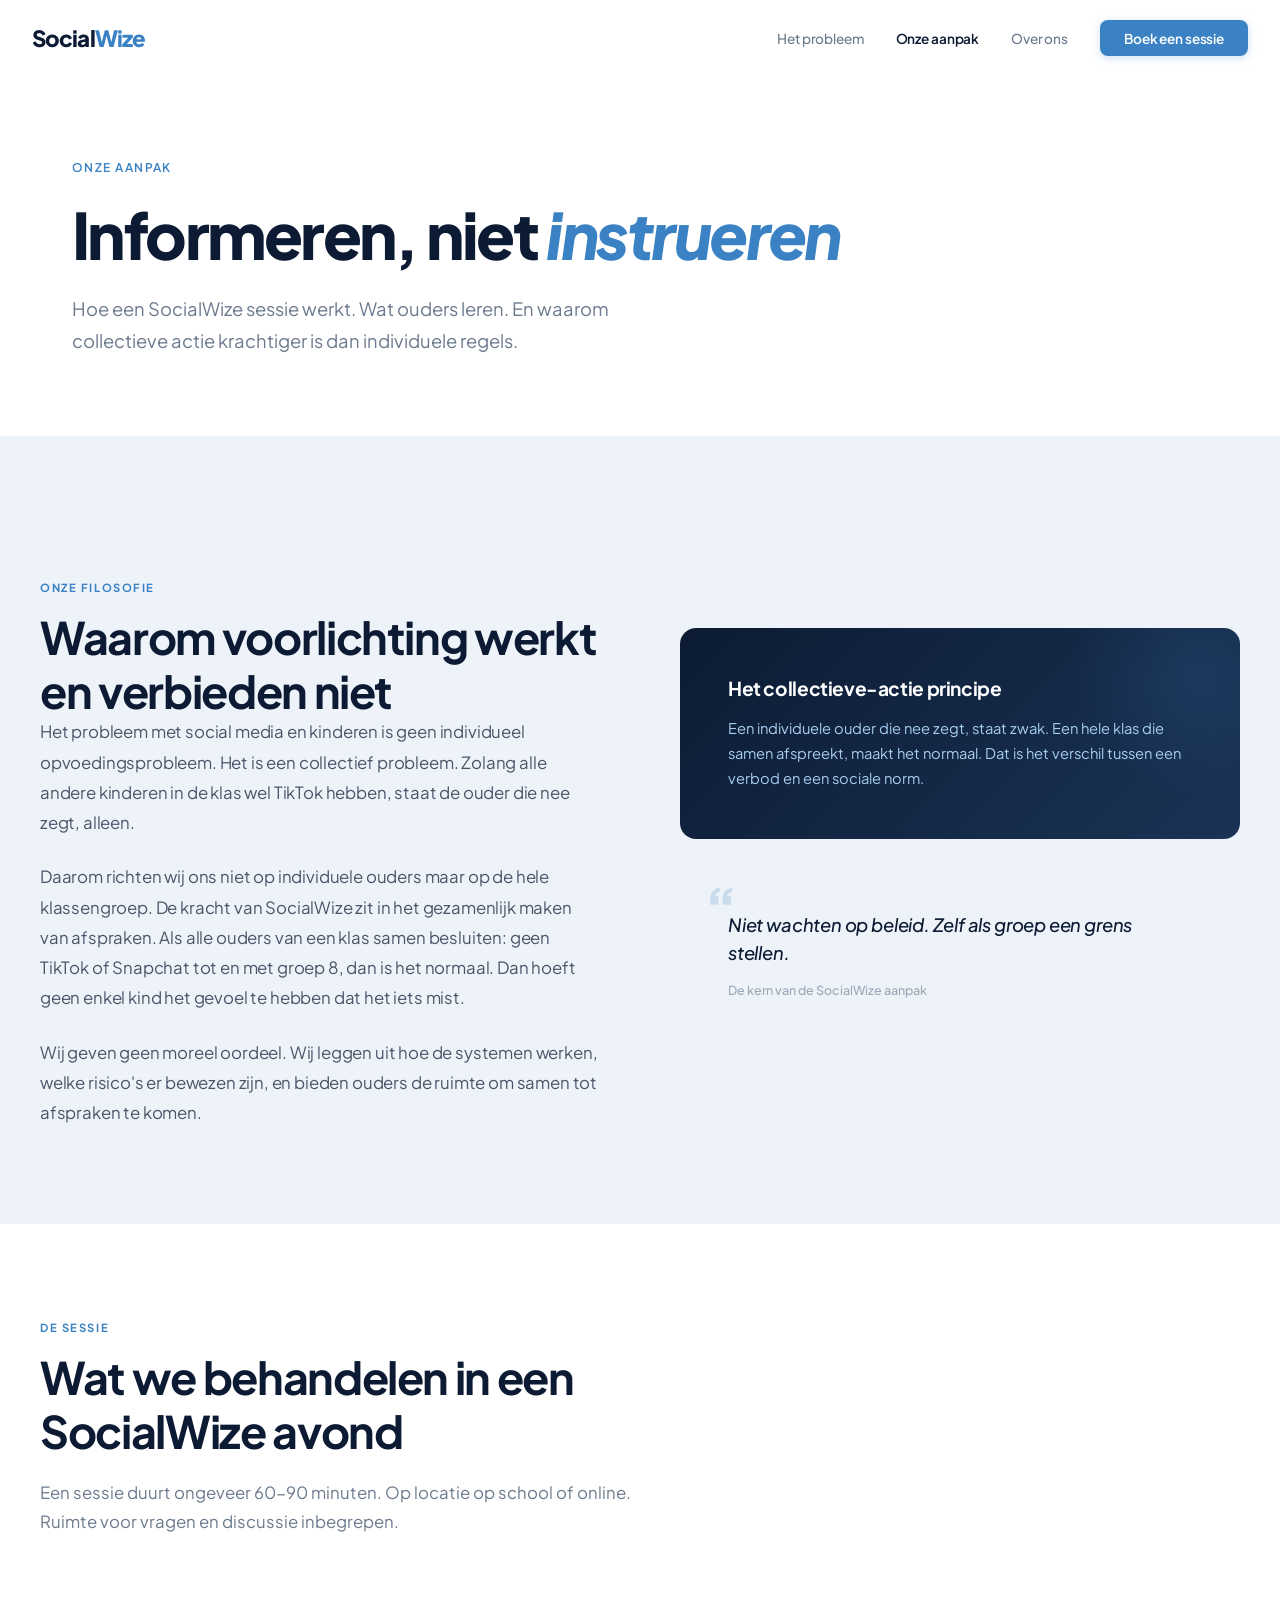
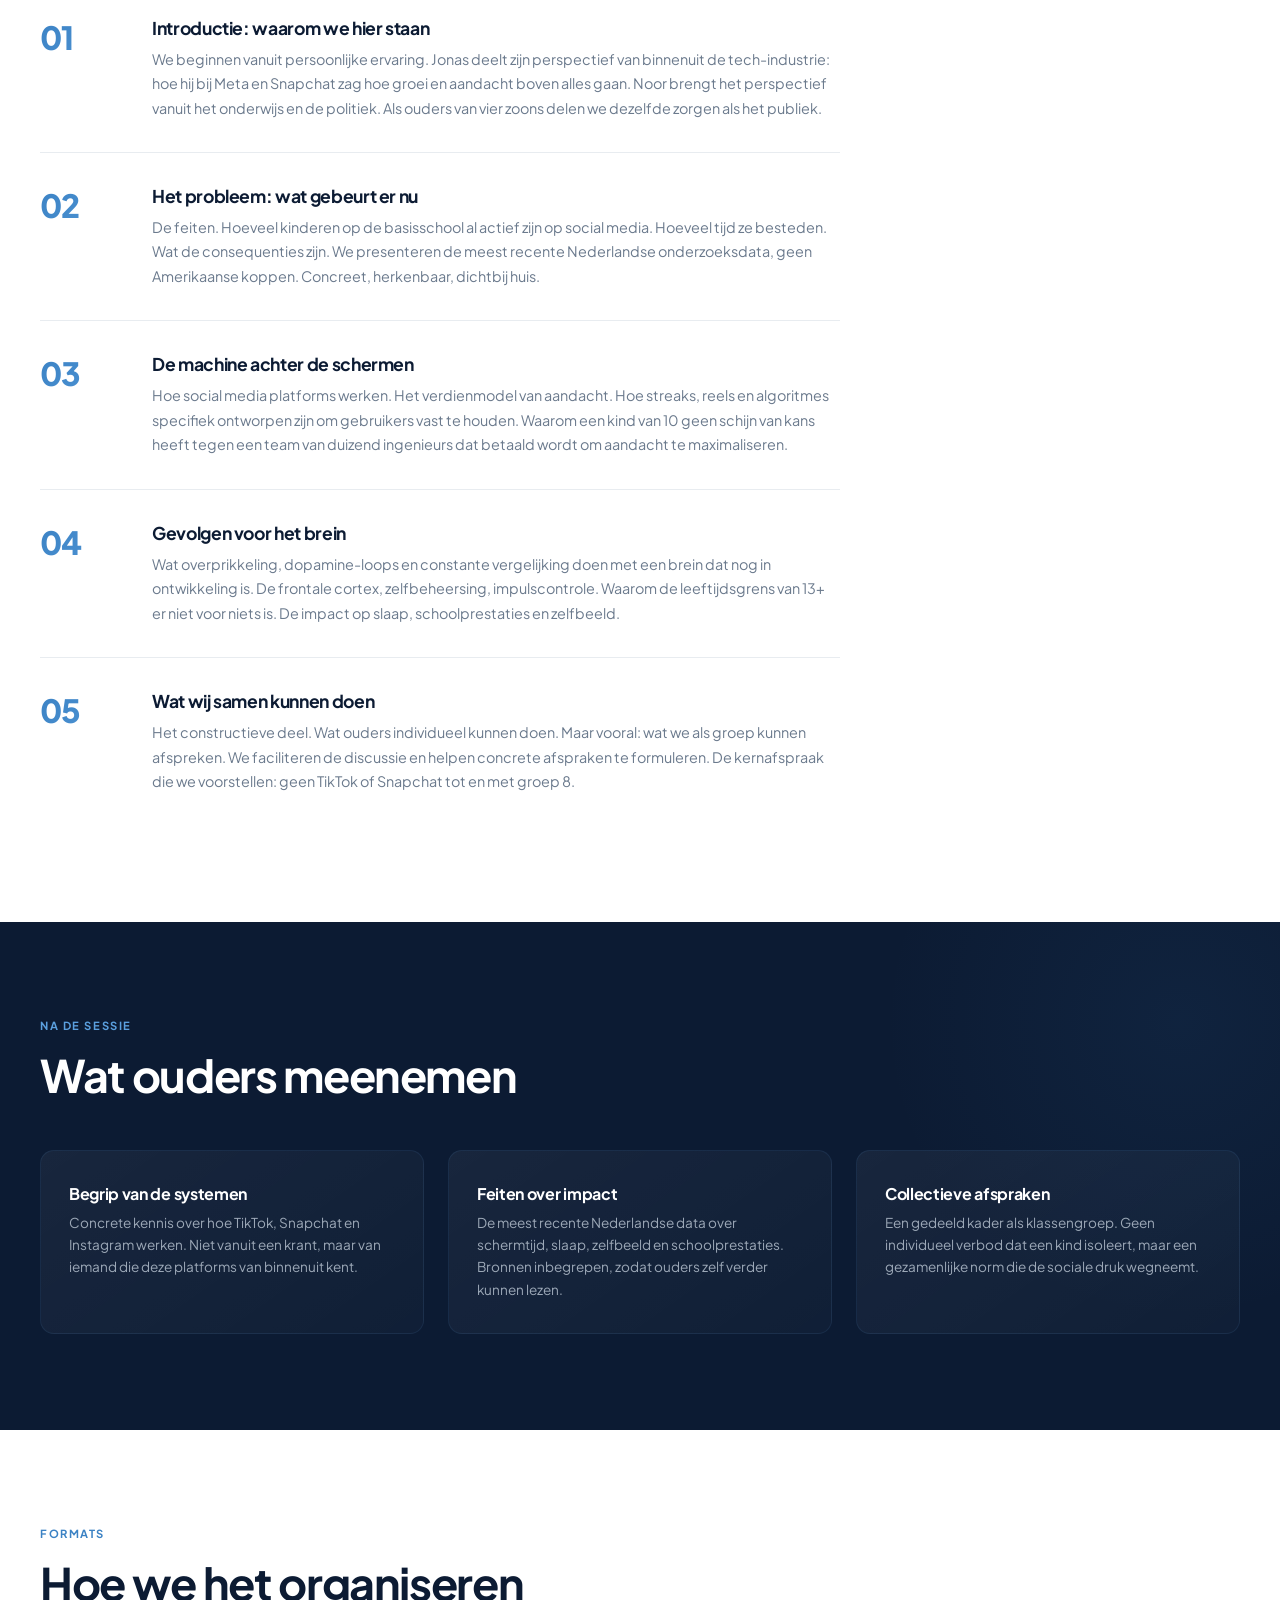
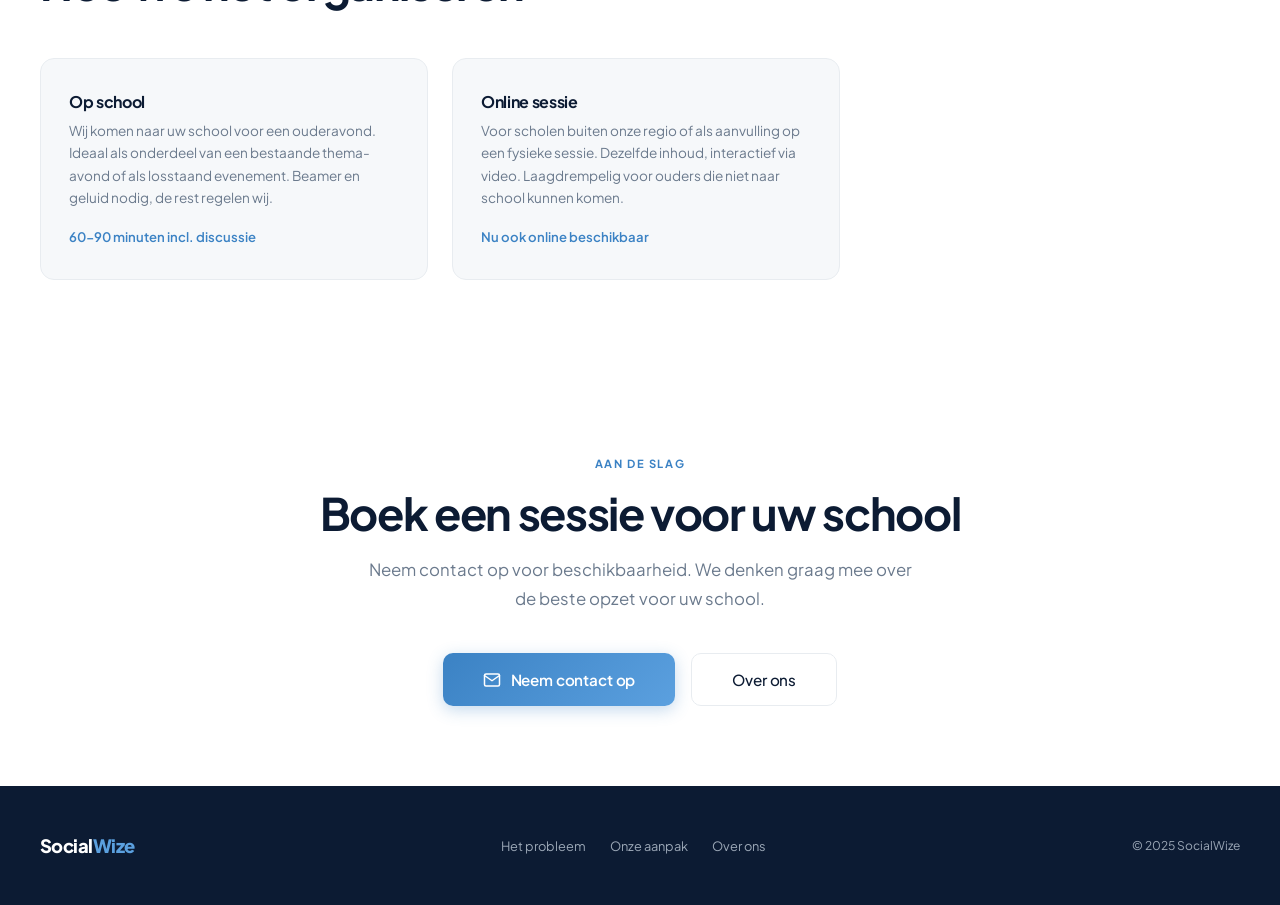
==== aanpak.html @ 4725eabb "initial site" ====
<!DOCTYPE html><html lang="nl"><head><meta charset="UTF-8"><meta name="viewport" content="width=device-width,initial-scale=1.0">
<title>Onze aanpak — SocialWize</title>
<link rel="stylesheet" href="style.css"></head><body>

<nav class="nav scrolled" id="nav">
  <a href="index.html" class="nav-logo">Social<span>Wize</span></a>
  <div class="nav-links" id="navLinks">
    <a href="probleem.html">Het probleem</a>
    <a href="aanpak.html" class="active">Onze aanpak</a>
    <a href="over-ons.html">Over ons</a>
    <a href="mailto:info@socialwize.nl" class="nav-cta">Boek een sessie</a>
  </div>
  <button class="mobile-menu-btn" id="menuBtn" aria-label="Menu"><span></span><span></span><span></span></button>
</nav>

<div class="page-hero">
  <div class="eyebrow">Onze aanpak</div>
  <h1>Informeren, niet <em>instrueren</em></h1>
  <p class="lead">Hoe een SocialWize sessie werkt. Wat ouders leren. En waarom collectieve actie krachtiger is dan individuele regels.</p>
</div>

<!-- FILOSOFIE -->
<section class="section section--ice">
  <div class="section-inner">
    <div class="split">
      <div class="prose reveal">
        <div class="section-label section-label--dark">Onze filosofie</div>
        <h2 class="st">Waarom voorlichting werkt en verbieden niet</h2>
        <p>Het probleem met social media en kinderen is geen individueel opvoedingsprobleem. Het is een collectief probleem. Zolang alle andere kinderen in de klas wel TikTok hebben, staat de ouder die nee zegt, alleen.</p>
        <p>Daarom richten wij ons niet op individuele ouders maar op de hele klassengroep. De kracht van SocialWize zit in het gezamenlijk maken van afspraken. Als alle ouders van een klas samen besluiten: geen TikTok of Snapchat tot en met groep 8, dan is het normaal. Dan hoeft geen enkel kind het gevoel te hebben dat het iets mist.</p>
        <p>Wij geven geen moreel oordeel. Wij leggen uit hoe de systemen werken, welke risico's er bewezen zijn, en bieden ouders de ruimte om samen tot afspraken te komen.</p>
      </div>
      <div>
        <div class="highlight-box reveal">
          <h3>Het collectieve-actie principe</h3>
          <p>Een individuele ouder die nee zegt, staat zwak. Een hele klas die samen afspreekt, maakt het normaal. Dat is het verschil tussen een verbod en een sociale norm.</p>
        </div>
        <div class="quote-block reveal" style="margin-top:1.5rem">
          <blockquote>Niet wachten op beleid. Zelf als groep een grens stellen.</blockquote>
          <cite>De kern van de SocialWize aanpak</cite>
        </div>
      </div>
    </div>
  </div>
</section>

<!-- SESSIE OPBOUW -->
<section class="section">
  <div class="section-inner">
    <div class="section-label section-label--dark reveal">De sessie</div>
    <h2 class="st reveal">Wat we behandelen in een SocialWize avond</h2>
    <p class="si reveal">Een sessie duurt ongeveer 60-90 minuten. Op locatie op school of online. Ruimte voor vragen en discussie inbegrepen.</p>
    
    <div class="timeline" style="margin-top:3rem;max-width:800px">
      <div class="tl-item reveal">
        <div class="tl-num">01</div>
        <div class="tl-content">
          <h3>Introductie: waarom we hier staan</h3>
          <p>We beginnen vanuit persoonlijke ervaring. Jonas deelt zijn perspectief van binnenuit de tech-industrie: hoe hij bij Meta en Snapchat zag hoe groei en aandacht boven alles gaan. Noor brengt het perspectief vanuit het onderwijs en de politiek. Als ouders van vier zoons delen we dezelfde zorgen als het publiek.</p>
        </div>
      </div>
      <div class="tl-item reveal">
        <div class="tl-num">02</div>
        <div class="tl-content">
          <h3>Het probleem: wat gebeurt er nu</h3>
          <p>De feiten. Hoeveel kinderen op de basisschool al actief zijn op social media. Hoeveel tijd ze besteden. Wat de consequenties zijn. We presenteren de meest recente Nederlandse onderzoeksdata, geen Amerikaanse koppen. Concreet, herkenbaar, dichtbij huis.</p>
        </div>
      </div>
      <div class="tl-item reveal">
        <div class="tl-num">03</div>
        <div class="tl-content">
          <h3>De machine achter de schermen</h3>
          <p>Hoe social media platforms werken. Het verdienmodel van aandacht. Hoe streaks, reels en algoritmes specifiek ontworpen zijn om gebruikers vast te houden. Waarom een kind van 10 geen schijn van kans heeft tegen een team van duizend ingenieurs dat betaald wordt om aandacht te maximaliseren.</p>
        </div>
      </div>
      <div class="tl-item reveal">
        <div class="tl-num">04</div>
        <div class="tl-content">
          <h3>Gevolgen voor het brein</h3>
          <p>Wat overprikkeling, dopamine-loops en constante vergelijking doen met een brein dat nog in ontwikkeling is. De frontale cortex, zelfbeheersing, impulscontrole. Waarom de leeftijdsgrens van 13+ er niet voor niets is. De impact op slaap, schoolprestaties en zelfbeeld.</p>
        </div>
      </div>
      <div class="tl-item reveal">
        <div class="tl-num">05</div>
        <div class="tl-content">
          <h3>Wat wij samen kunnen doen</h3>
          <p>Het constructieve deel. Wat ouders individueel kunnen doen. Maar vooral: wat we als groep kunnen afspreken. We faciliteren de discussie en helpen concrete afspraken te formuleren. De kernafspraak die we voorstellen: geen TikTok of Snapchat tot en met groep 8.</p>
        </div>
      </div>
    </div>
  </div>
</section>

<!-- WAT OUDERS MEEKRIJGEN -->
<section class="section section--dark">
  <div class="section-inner">
    <div class="section-label reveal">Na de sessie</div>
    <h2 class="st st--white reveal">Wat ouders meenemen</h2>
    <div class="card-grid cg3" style="margin-top:3rem">
      <div class="card card--dark reveal">
        <h3>Begrip van de systemen</h3>
        <p>Concrete kennis over hoe TikTok, Snapchat en Instagram werken. Niet vanuit een krant, maar van iemand die deze platforms van binnenuit kent.</p>
      </div>
      <div class="card card--dark reveal">
        <h3>Feiten over impact</h3>
        <p>De meest recente Nederlandse data over schermtijd, slaap, zelfbeeld en schoolprestaties. Bronnen inbegrepen, zodat ouders zelf verder kunnen lezen.</p>
      </div>
      <div class="card card--dark reveal">
        <h3>Collectieve afspraken</h3>
        <p>Een gedeeld kader als klassengroep. Geen individueel verbod dat een kind isoleert, maar een gezamenlijke norm die de sociale druk wegneemt.</p>
      </div>
    </div>
  </div>
</section>

<!-- FORMATS -->
<section class="section">
  <div class="section-inner">
    <div class="section-label section-label--dark reveal">Formats</div>
    <h2 class="st reveal">Hoe we het organiseren</h2>
    <div class="card-grid cg2" style="margin-top:3rem;max-width:800px">
      <div class="card reveal">
        <h3>Op school</h3>
        <p>Wij komen naar uw school voor een ouderavond. Ideaal als onderdeel van een bestaande thema-avond of als losstaand evenement. Beamer en geluid nodig, de rest regelen wij.</p>
        <p style="margin-top:1rem;font-size:.82rem;color:var(--blue);font-weight:600">60-90 minuten incl. discussie</p>
      </div>
      <div class="card reveal">
        <h3>Online sessie</h3>
        <p>Voor scholen buiten onze regio of als aanvulling op een fysieke sessie. Dezelfde inhoud, interactief via video. Laagdrempelig voor ouders die niet naar school kunnen komen.</p>
        <p style="margin-top:1rem;font-size:.82rem;color:var(--blue);font-weight:600">Nu ook online beschikbaar</p>
      </div>
    </div>
  </div>
</section>

<section class="cta-section">
  <div class="section-label section-label--dark reveal">Aan de slag</div>
  <h2 class="reveal">Boek een sessie voor uw school</h2>
  <p class="reveal">Neem contact op voor beschikbaarheid. We denken graag mee over de beste opzet voor uw school.</p>
  <div class="cta-buttons reveal">
    <a href="mailto:info@socialwize.nl" class="btn-primary"><svg width="18" height="18" viewBox="0 0 24 24" fill="none" stroke="currentColor" stroke-width="2" stroke-linecap="round" stroke-linejoin="round"><path d="M4 4h16c1.1 0 2 .9 2 2v12c0 1.1-.9 2-2 2H4c-1.1 0-2-.9-2-2V6c0-1.1.9-2 2-2z"/><polyline points="22,6 12,13 2,6"/></svg>Neem contact op</a>
    <a href="over-ons.html" class="btn-secondary">Over ons</a>
  </div>
</section>

<footer class="footer"><div class="footer-inner">
  <a href="index.html" class="footer-logo">Social<span>Wize</span></a>
  <div class="footer-links"><a href="probleem.html">Het probleem</a><a href="aanpak.html">Onze aanpak</a><a href="over-ons.html">Over ons</a></div>
  <div class="footer-copy">&copy; 2025 SocialWize</div>
</div></footer>

<script>
window.addEventListener('scroll',()=>{document.getElementById('nav').classList.toggle('scrolled',window.scrollY>50)});
document.getElementById('menuBtn').addEventListener('click',()=>{document.getElementById('navLinks').classList.toggle('open')});
document.querySelectorAll('.nav-links a').forEach(a=>{a.addEventListener('click',()=>document.getElementById('navLinks').classList.remove('open'))});
const o=new IntersectionObserver(e=>{e.forEach(e=>{if(e.isIntersecting)e.target.classList.add('visible')})},{threshold:.1,rootMargin:'0px 0px -40px 0px'});
document.querySelectorAll('.reveal').forEach(el=>o.observe(el));
document.querySelectorAll('.card,.quote-block').forEach((el,i)=>{el.style.transitionDelay=`${(i%4)*.08}s`});
</script>
</body></html>
---- style.css ----
@import url('https://fonts.googleapis.com/css2?family=Plus+Jakarta+Sans:ital,wght@0,300;0,400;0,500;0,600;0,700;0,800;1,400;1,500&display=swap');
:root{--navy:#0c1b33;--navy-mid:#132744;--navy-light:#1a3355;--blue:#3b82c4;--blue-light:#5ba0df;--blue-pale:#a8cef0;--blue-wash:#dae9f7;--ice:#edf3f9;--grey-100:#f6f8fa;--grey-200:#e8ecf0;--grey-400:#9ca8b7;--grey-500:#6b7a8d;--grey-600:#4a5568;--white:#fff;--font:'Plus Jakarta Sans',-apple-system,sans-serif}
*{margin:0;padding:0;box-sizing:border-box}html{scroll-behavior:smooth;font-size:16px}body{font-family:var(--font);background:var(--white);color:var(--navy);overflow-x:hidden;-webkit-font-smoothing:antialiased}

.nav{position:fixed;top:0;left:0;right:0;z-index:100;padding:1.25rem 2rem;display:flex;justify-content:space-between;align-items:center;transition:all .4s}
.nav.scrolled{background:rgba(255,255,255,.92);backdrop-filter:blur(16px);box-shadow:0 1px 0 rgba(12,27,51,.06)}
.nav-logo{font-size:1.4rem;font-weight:800;color:var(--navy);text-decoration:none;letter-spacing:-.04em}
.nav-logo span{color:var(--blue)}
.nav-links{display:flex;gap:2rem;align-items:center}
.nav-links a{font-size:.85rem;font-weight:500;color:var(--grey-500);text-decoration:none;transition:color .2s;letter-spacing:-.01em}
.nav-links a:hover{color:var(--navy)}.nav-links a.active{color:var(--navy);font-weight:600}
.nav-cta{background:var(--blue)!important;color:var(--white)!important;padding:.6rem 1.5rem;border-radius:8px;font-weight:600!important;transition:all .25s!important;box-shadow:0 2px 8px rgba(59,130,196,.25)}
.nav-cta:hover{background:var(--blue-light)!important;transform:translateY(-1px);box-shadow:0 4px 16px rgba(59,130,196,.3)}

.page-hero{padding:10rem 2rem 5rem;max-width:1200px;margin:0 auto}
.page-hero .eyebrow{font-size:.75rem;font-weight:600;letter-spacing:.12em;text-transform:uppercase;color:var(--blue);margin-bottom:1.5rem;opacity:0;animation:fadeUp .8s .2s forwards}
.page-hero h1{font-size:clamp(2.4rem,5vw,4rem);line-height:1.1;letter-spacing:-.04em;font-weight:800;color:var(--navy);max-width:800px;opacity:0;animation:fadeUp .8s .3s forwards}
.page-hero h1 em{font-style:italic;color:var(--blue);font-weight:800}
.page-hero .lead{font-size:1.15rem;line-height:1.7;color:var(--grey-500);max-width:600px;margin-top:1.5rem;font-weight:400;opacity:0;animation:fadeUp .8s .5s forwards}

.hero-full{min-height:100vh;display:flex;flex-direction:column;justify-content:center;padding:8rem 2rem 4rem;max-width:1200px;margin:0 auto;position:relative}
.hero-stats{display:flex;gap:3rem;margin-top:3.5rem;opacity:0;animation:fadeUp .8s .8s forwards}
.hero-stat{position:relative;padding-left:1.25rem}
.hero-stat::before{content:'';position:absolute;left:0;top:.2rem;bottom:.2rem;width:3px;border-radius:2px;background:linear-gradient(to bottom,var(--blue),var(--blue-pale))}
.hero-stat-num{font-size:2.4rem;font-weight:800;color:var(--navy);letter-spacing:-.04em;line-height:1.1}
.hero-stat-label{font-size:.75rem;color:var(--grey-400);margin-top:.25rem;font-weight:500}
.hero-scroll{position:absolute;bottom:2rem;left:50%;transform:translateX(-50%);display:flex;flex-direction:column;align-items:center;gap:.5rem;color:var(--grey-400);font-size:.6rem;font-weight:600;letter-spacing:.15em;text-transform:uppercase;opacity:0;animation:fadeUp .8s 1.2s forwards}
.scroll-line{width:1px;height:40px;background:linear-gradient(to bottom,var(--blue-pale),transparent);animation:scrollPulse 2s infinite}

.section{padding:6rem 2rem}.section--dark{background:var(--navy);color:var(--grey-200);position:relative;overflow:hidden}
.section--mid{background:var(--navy-mid);color:var(--grey-200);position:relative;overflow:hidden}
.section--ice{background:var(--ice)}.section--grey{background:var(--grey-100)}
.section--dark::before,.section--mid::before{content:'';position:absolute;top:-200px;right:-200px;width:600px;height:600px;background:radial-gradient(circle,rgba(59,130,196,.08) 0%,transparent 70%);pointer-events:none}
.section-inner{max-width:1200px;margin:0 auto;position:relative}
.section-label{font-size:.7rem;font-weight:700;letter-spacing:.14em;text-transform:uppercase;color:var(--blue-light);margin-bottom:1rem}
.section-label--dark{color:var(--blue)}

h2.st{font-size:clamp(1.8rem,3.5vw,2.8rem);font-weight:700;line-height:1.2;letter-spacing:-.03em;max-width:720px}
h2.st--white{color:var(--white)}
.si{font-size:1.05rem;line-height:1.75;color:var(--grey-500);max-width:600px;margin-top:1.25rem;font-weight:400}
.si--light{color:var(--grey-400)}

.card-grid{display:grid;gap:1.5rem;margin-top:3rem}
.cg4{grid-template-columns:repeat(4,1fr)}.cg3{grid-template-columns:repeat(3,1fr)}.cg2{grid-template-columns:repeat(2,1fr)}
.card{background:var(--grey-100);border-radius:14px;border:1px solid var(--grey-200);padding:2rem 1.75rem;transition:all .35s;position:relative;overflow:hidden}
.card:hover{transform:translateY(-3px);box-shadow:0 8px 30px rgba(12,27,51,.06)}
.card--dark{background:linear-gradient(145deg,rgba(255,255,255,.05),rgba(255,255,255,.02));border-color:rgba(91,160,223,.1)}
.card--dark:hover{border-color:rgba(91,160,223,.2);background:linear-gradient(145deg,rgba(255,255,255,.07),rgba(255,255,255,.03))}
.card--dark::after{content:'';position:absolute;top:0;left:0;right:0;height:3px;background:linear-gradient(90deg,var(--blue),var(--blue-pale));opacity:0;transition:opacity .35s;border-radius:14px 14px 0 0}
.card--dark:hover::after{opacity:1}
.card .num-badge{display:inline-flex;align-items:center;justify-content:center;width:36px;height:36px;border-radius:10px;background:linear-gradient(135deg,var(--blue),var(--blue-light));color:var(--white);font-size:.75rem;font-weight:700;margin-bottom:1.25rem}
.card .big-num{font-size:2.6rem;font-weight:800;background:linear-gradient(135deg,var(--blue-light),var(--blue-pale));-webkit-background-clip:text;-webkit-text-fill-color:transparent;background-clip:text;line-height:1;margin-bottom:1rem;letter-spacing:-.03em}
.card h3{font-size:1rem;font-weight:700;margin-bottom:.5rem;letter-spacing:-.02em}
.card--dark h3{color:var(--white)}.card p{font-size:.85rem;line-height:1.65;color:var(--grey-500);font-weight:400}.card--dark p{color:var(--grey-400)}

.prose{max-width:720px}.prose p{font-size:1.05rem;line-height:1.8;color:var(--grey-600);font-weight:400;letter-spacing:-.01em}
.prose p+p{margin-top:1.5rem}.prose--light p{color:var(--grey-400)}
.prose h3{font-size:1.15rem;font-weight:700;color:var(--navy);margin-top:2.5rem;margin-bottom:.75rem;letter-spacing:-.02em}
.prose--light h3{color:var(--white)}.prose ul{margin-top:.75rem;padding-left:0;list-style:none}
.prose ul li{position:relative;padding-left:1.25rem;font-size:.95rem;line-height:1.7;color:var(--grey-600);margin-bottom:.5rem}
.prose ul li::before{content:'';position:absolute;left:0;top:.6rem;width:6px;height:6px;border-radius:50%;background:var(--blue)}
.prose--light ul li{color:var(--grey-400)}.prose--light ul li::before{background:var(--blue-pale)}

.split{display:grid;grid-template-columns:1fr 1fr;gap:5rem;align-items:start;margin-top:3rem}

.person-card{padding:2.5rem;background:var(--grey-100);border-radius:16px;border:1px solid var(--grey-200);margin-bottom:1.5rem}
.person-card h3{font-size:1.15rem;font-weight:700;margin-bottom:.25rem;color:var(--navy);letter-spacing:-.02em}
.person-card .role{font-size:.7rem;color:var(--blue);font-weight:700;letter-spacing:.06em;text-transform:uppercase;margin-bottom:1rem}
.person-card p{font-size:.9rem;line-height:1.75;color:var(--grey-500);font-weight:400}
.person-card .detail-list{margin-top:1rem;padding-top:1rem;border-top:1px solid var(--grey-200)}
.person-card .detail-item{display:flex;gap:.75rem;align-items:baseline;font-size:.82rem;color:var(--grey-500);margin-bottom:.4rem}
.person-card .detail-item .yr{font-weight:600;color:var(--blue);min-width:90px;font-size:.75rem}

.quote-block{background:var(--ice);border-radius:16px;padding:3rem;margin-top:3rem;position:relative}
.quote-block--dark{background:linear-gradient(145deg,rgba(59,130,196,.08),rgba(59,130,196,.03));border:1px solid rgba(91,160,223,.12)}
.quote-block::before{content:'\201C';font-size:3.5rem;font-weight:800;color:var(--blue);opacity:.2;position:absolute;top:1rem;left:1.5rem;line-height:1}
.quote-block blockquote{font-size:1.15rem;font-weight:500;font-style:italic;color:var(--navy);line-height:1.5;letter-spacing:-.01em}
.quote-block--dark blockquote{color:var(--white)}
.quote-block cite{display:block;margin-top:1rem;font-size:.78rem;font-style:normal;color:var(--grey-400);font-weight:500}

.highlight-box{background:linear-gradient(135deg,var(--navy),var(--navy-light));border-radius:16px;padding:3rem;color:var(--white);position:relative;overflow:hidden;margin-top:3rem}
.highlight-box::before{content:'';position:absolute;top:-80px;right:-80px;width:250px;height:250px;background:radial-gradient(circle,rgba(59,130,196,.15) 0%,transparent 70%);pointer-events:none}
.highlight-box h3{font-size:1.2rem;font-weight:700;margin-bottom:1rem;letter-spacing:-.02em;position:relative}
.highlight-box p{font-size:.92rem;line-height:1.7;color:var(--blue-pale);font-weight:400;position:relative}

.stat-banner{background:linear-gradient(135deg,var(--navy),var(--navy-light));padding:4rem 2rem;text-align:center;position:relative;overflow:hidden}
.stat-banner::before{content:'';position:absolute;inset:0;background:radial-gradient(ellipse 400px 300px at 20% 50%,rgba(59,130,196,.12) 0%,transparent 100%),radial-gradient(ellipse 400px 300px at 80% 50%,rgba(168,206,240,.06) 0%,transparent 100%);pointer-events:none}
.stat-banner-inner{max-width:900px;margin:0 auto;position:relative;display:flex;justify-content:center;gap:5rem}
.sbi .num{font-size:clamp(2.2rem,4.5vw,3.2rem);font-weight:800;color:var(--white);line-height:1.1;letter-spacing:-.04em}
.sbi .label{font-size:.78rem;color:var(--blue-pale);margin-top:.4rem;font-weight:500}

.timeline{margin-top:3rem}.tl-item{display:grid;grid-template-columns:80px 1fr;gap:2rem;padding:2rem 0;border-bottom:1px solid var(--grey-200)}
.tl-item:last-child{border-bottom:none}
.tl-num{font-size:2rem;font-weight:800;background:linear-gradient(135deg,var(--blue),var(--blue-light));-webkit-background-clip:text;-webkit-text-fill-color:transparent;background-clip:text;letter-spacing:-.03em}
.tl-content h3{font-size:1.1rem;font-weight:700;color:var(--navy);margin-bottom:.5rem;letter-spacing:-.02em}
.tl-content p{font-size:.9rem;line-height:1.7;color:var(--grey-500);font-weight:400}

.cta-section{padding:5rem 2rem;text-align:center;max-width:800px;margin:0 auto}
.cta-section h2{font-size:clamp(1.8rem,3.5vw,2.8rem);font-weight:700;line-height:1.2;letter-spacing:-.03em}
.cta-section p{font-size:1.05rem;line-height:1.7;color:var(--grey-500);margin-top:1rem;font-weight:400;max-width:550px;margin-left:auto;margin-right:auto}
.cta-buttons{display:flex;gap:1rem;justify-content:center;margin-top:2.5rem;flex-wrap:wrap}
.btn-primary{background:linear-gradient(135deg,var(--blue),var(--blue-light));color:var(--white);padding:1rem 2.5rem;border-radius:10px;font-family:var(--font);font-size:.95rem;font-weight:600;text-decoration:none;transition:all .3s;display:inline-flex;align-items:center;gap:.6rem;box-shadow:0 4px 16px rgba(59,130,196,.3);letter-spacing:-.01em}
.btn-primary:hover{transform:translateY(-2px);box-shadow:0 8px 28px rgba(59,130,196,.35)}
.btn-secondary{background:transparent;color:var(--navy);padding:1rem 2.5rem;border-radius:10px;border:1.5px solid var(--grey-200);font-family:var(--font);font-size:.95rem;font-weight:500;text-decoration:none;transition:all .3s;letter-spacing:-.01em}
.btn-secondary:hover{background:var(--grey-100);border-color:var(--grey-400);transform:translateY(-2px)}

.footer{background:var(--navy);padding:3rem 2rem}
.footer-inner{max-width:1200px;margin:0 auto;display:flex;justify-content:space-between;align-items:center}
.footer-logo{font-size:1.15rem;font-weight:800;color:var(--white);letter-spacing:-.03em;text-decoration:none}
.footer-logo span{color:var(--blue-light)}
.footer-links{display:flex;gap:1.5rem}
.footer-links a{font-size:.8rem;color:var(--grey-400);text-decoration:none;font-weight:400;transition:color .2s}
.footer-links a:hover{color:var(--white)}
.footer-copy{font-size:.75rem;color:var(--grey-400)}

@keyframes fadeUp{from{opacity:0;transform:translateY(24px)}to{opacity:1;transform:translateY(0)}}
@keyframes scrollPulse{0%,100%{opacity:.3}50%{opacity:1}}
.reveal{opacity:0;transform:translateY(30px);transition:opacity .7s cubic-bezier(.23,1,.32,1),transform .7s cubic-bezier(.23,1,.32,1)}
.reveal.visible{opacity:1;transform:translateY(0)}
.mobile-menu-btn{display:none;background:none;border:none;cursor:pointer;padding:.5rem}
.mobile-menu-btn span{display:block;width:22px;height:2px;background:var(--navy);margin:5px 0;border-radius:1px;transition:.3s}
@media(max-width:1024px){.cg4{grid-template-columns:repeat(2,1fr)}.cg3{grid-template-columns:repeat(2,1fr)}}
@media(max-width:768px){.nav-links{display:none;position:fixed;top:60px;left:0;right:0;background:rgba(255,255,255,.97);backdrop-filter:blur(16px);flex-direction:column;padding:2rem;gap:1.25rem;box-shadow:0 8px 30px rgba(12,27,51,.08)}.nav-links.open{display:flex}.mobile-menu-btn{display:block}.page-hero{padding:7rem 1.5rem 3rem}.hero-full{padding:7rem 1.5rem 4rem;min-height:auto}.section{padding:3.5rem 1.5rem}.split{grid-template-columns:1fr;gap:2.5rem}.cg4,.cg3,.cg2{grid-template-columns:1fr}.hero-stats{gap:1.5rem;flex-wrap:wrap}.hero-scroll{display:none}.stat-banner-inner{gap:2.5rem;flex-wrap:wrap}.cta-buttons{flex-direction:column;align-items:center}.btn-primary,.btn-secondary{width:100%;text-align:center;justify-content:center}.footer-inner{flex-direction:column;gap:1.5rem;text-align:center}.tl-item{grid-template-columns:50px 1fr;gap:1rem}.hero-stat-num{font-size:2rem}}
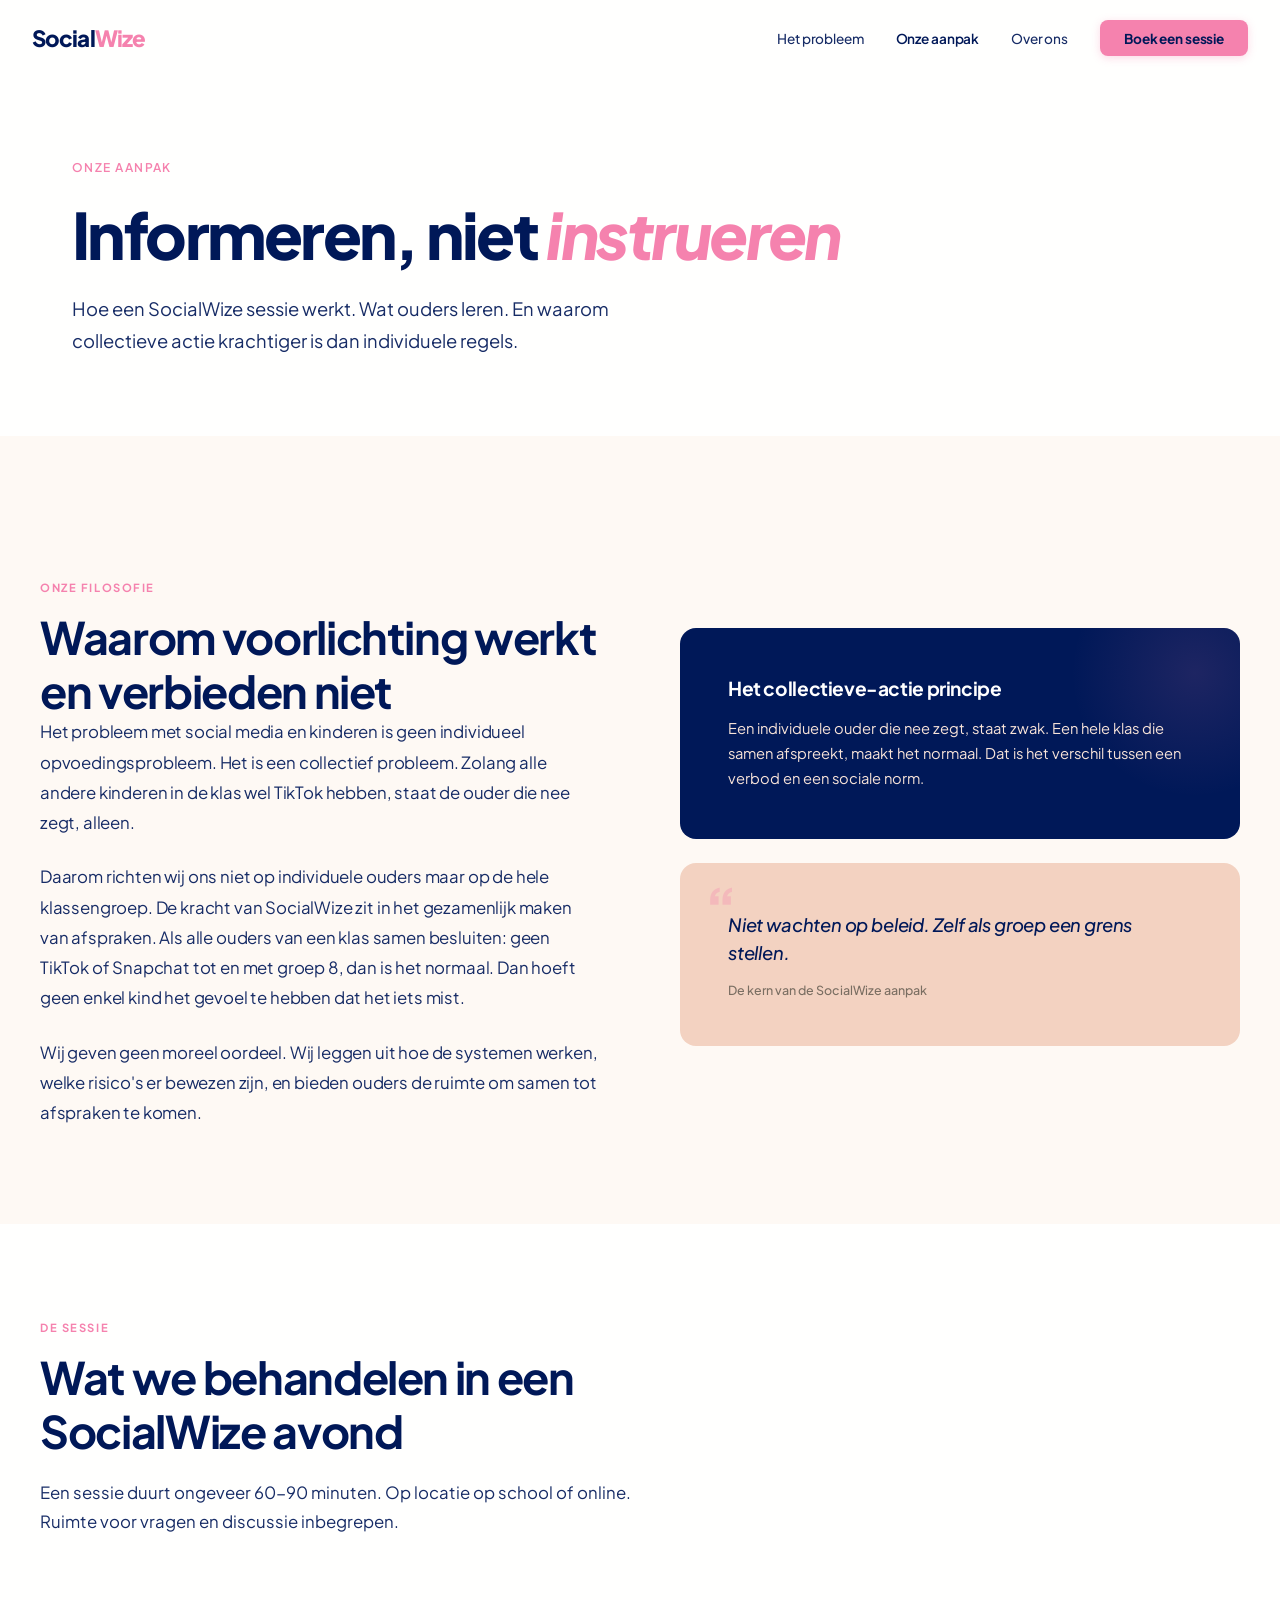
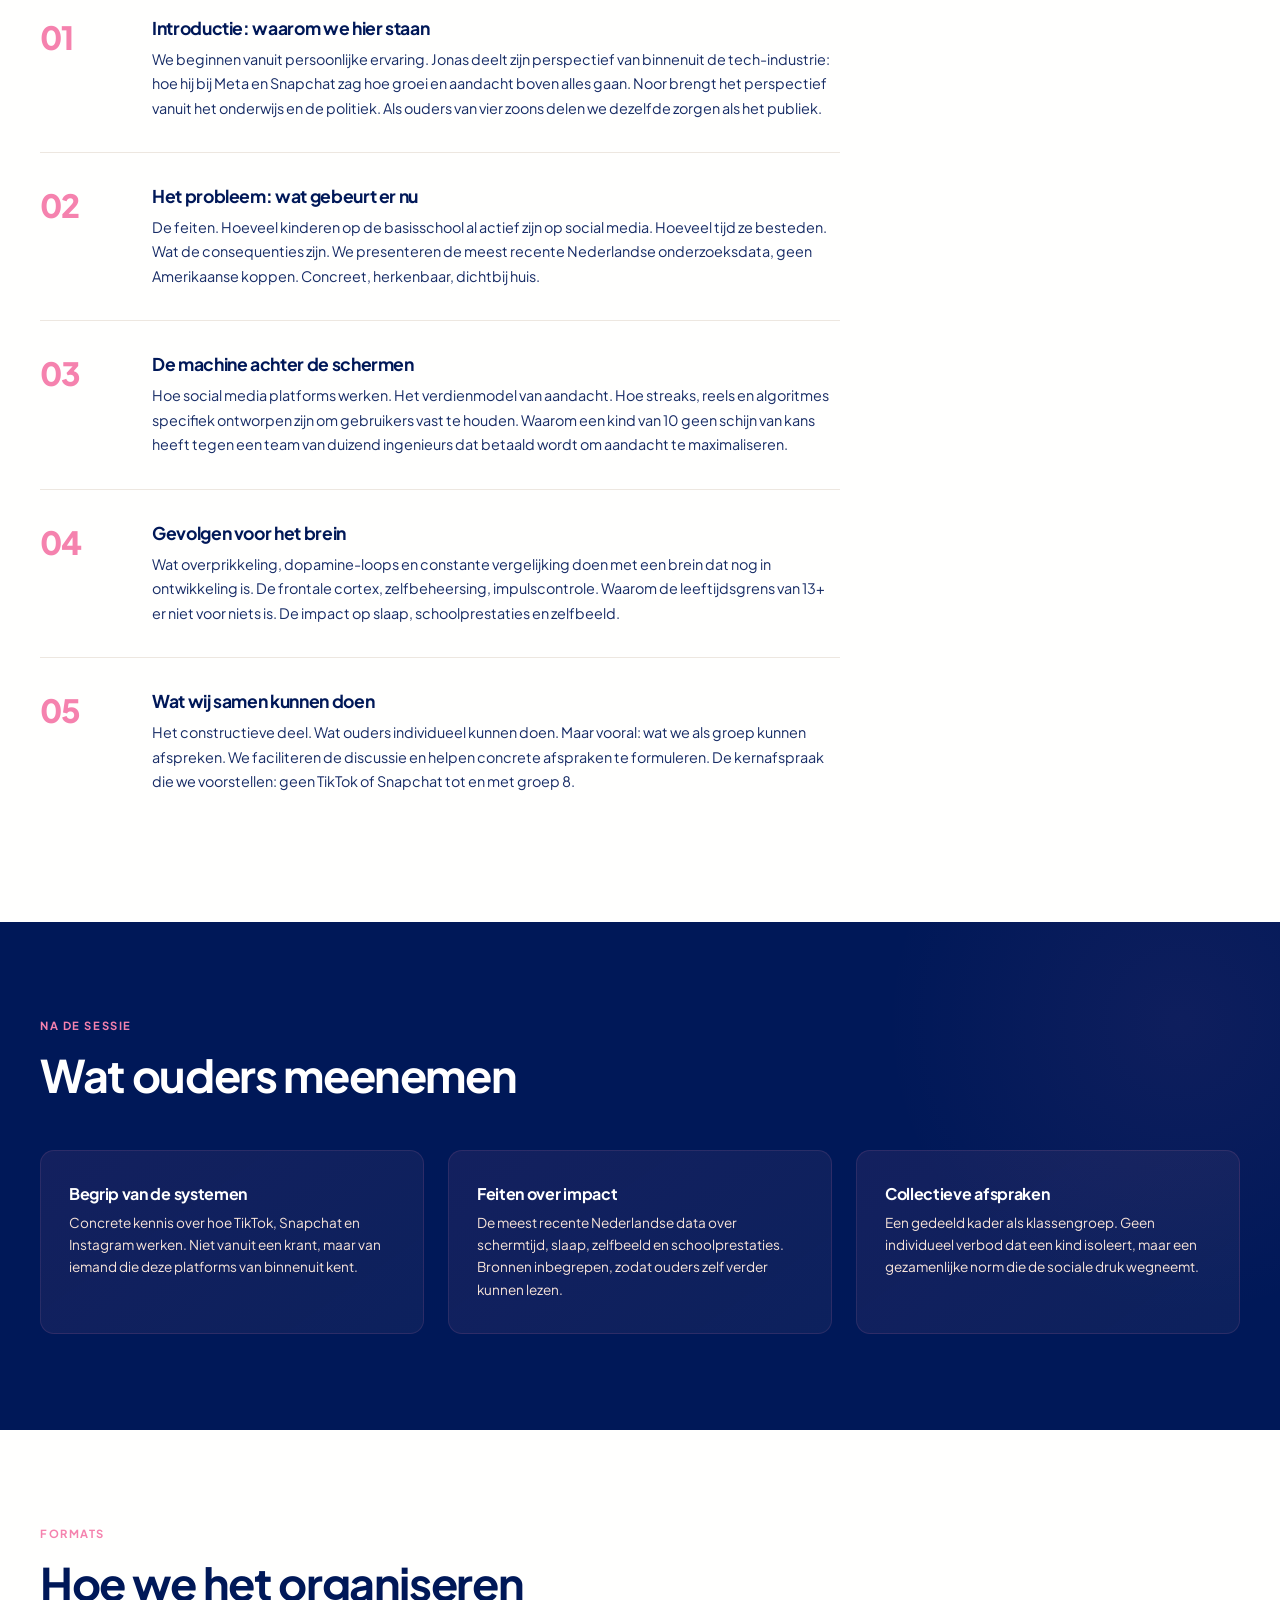
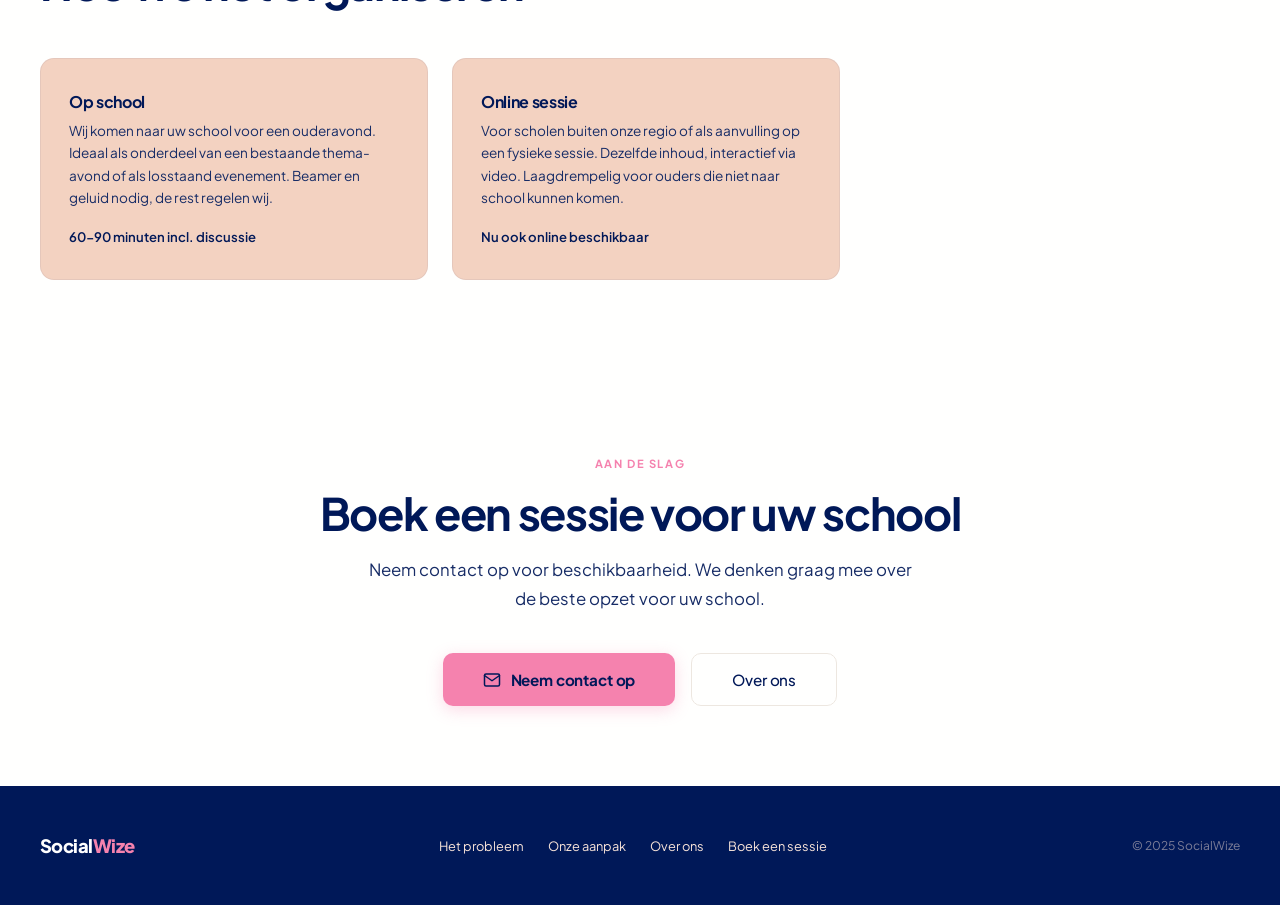
==== commit 0ca876ba: "add boek page, update palette, update nav" ====
--- a/aanpak.html
+++ b/aanpak.html
@@ -8,7 +8,7 @@
     <a href="probleem.html">Het probleem</a>
     <a href="aanpak.html" class="active">Onze aanpak</a>
     <a href="over-ons.html">Over ons</a>
-    <a href="mailto:info@socialwize.nl" class="nav-cta">Boek een sessie</a>
+    <a href="boek.html" class="nav-cta">Boek een sessie</a>
   </div>
   <button class="mobile-menu-btn" id="menuBtn" aria-label="Menu"><span></span><span></span><span></span></button>
 </nav>
@@ -145,7 +145,7 @@
 
 <footer class="footer"><div class="footer-inner">
   <a href="index.html" class="footer-logo">Social<span>Wize</span></a>
-  <div class="footer-links"><a href="probleem.html">Het probleem</a><a href="aanpak.html">Onze aanpak</a><a href="over-ons.html">Over ons</a></div>
+  <div class="footer-links"><a href="probleem.html">Het probleem</a><a href="aanpak.html">Onze aanpak</a><a href="over-ons.html">Over ons</a><a href="boek.html">Boek een sessie</a></div>
   <div class="footer-copy">&copy; 2025 SocialWize</div>
 </div></footer>
 
--- a/style.css
+++ b/style.css
@@ -1,118 +1,159 @@
 @import url('https://fonts.googleapis.com/css2?family=Plus+Jakarta+Sans:ital,wght@0,300;0,400;0,500;0,600;0,700;0,800;1,400;1,500&display=swap');
-:root{--navy:#0c1b33;--navy-mid:#132744;--navy-light:#1a3355;--blue:#3b82c4;--blue-light:#5ba0df;--blue-pale:#a8cef0;--blue-wash:#dae9f7;--ice:#edf3f9;--grey-100:#f6f8fa;--grey-200:#e8ecf0;--grey-400:#9ca8b7;--grey-500:#6b7a8d;--grey-600:#4a5568;--white:#fff;--font:'Plus Jakarta Sans',-apple-system,sans-serif}
-*{margin:0;padding:0;box-sizing:border-box}html{scroll-behavior:smooth;font-size:16px}body{font-family:var(--font);background:var(--white);color:var(--navy);overflow-x:hidden;-webkit-font-smoothing:antialiased}
+:root{
+  --navy:#001858;
+  --navy-mid:#0a2066;
+  --navy-light:#172c66;
+  --pink:#f582ae;
+  --pink-light:#f89bc2;
+  --pink-pale:#fbc5d8;
+  --peach:#f3d2c1;
+  --peach-light:#f8e4d9;
+  --cream:#fffffe;
+  --cream-warm:#fef9f4;
+  --grey-100:#faf7f4;
+  --grey-200:#ede7e0;
+  --grey-400:#a99e93;
+  --grey-500:#7a6e62;
+  --para:#172c66;
+  --white:#ffffff;
+  --font:'Plus Jakarta Sans',-apple-system,sans-serif
+}
 
+*{margin:0;padding:0;box-sizing:border-box}html{scroll-behavior:smooth;font-size:16px}body{font-family:var(--font);background:var(--cream);color:var(--navy);overflow-x:hidden;-webkit-font-smoothing:antialiased}
+
+/* NAV */
 .nav{position:fixed;top:0;left:0;right:0;z-index:100;padding:1.25rem 2rem;display:flex;justify-content:space-between;align-items:center;transition:all .4s}
-.nav.scrolled{background:rgba(255,255,255,.92);backdrop-filter:blur(16px);box-shadow:0 1px 0 rgba(12,27,51,.06)}
+.nav.scrolled{background:rgba(255,255,254,.92);backdrop-filter:blur(16px);box-shadow:0 1px 0 rgba(0,24,88,.06)}
 .nav-logo{font-size:1.4rem;font-weight:800;color:var(--navy);text-decoration:none;letter-spacing:-.04em}
-.nav-logo span{color:var(--blue)}
+.nav-logo span{color:var(--pink)}
 .nav-links{display:flex;gap:2rem;align-items:center}
-.nav-links a{font-size:.85rem;font-weight:500;color:var(--grey-500);text-decoration:none;transition:color .2s;letter-spacing:-.01em}
-.nav-links a:hover{color:var(--navy)}.nav-links a.active{color:var(--navy);font-weight:600}
-.nav-cta{background:var(--blue)!important;color:var(--white)!important;padding:.6rem 1.5rem;border-radius:8px;font-weight:600!important;transition:all .25s!important;box-shadow:0 2px 8px rgba(59,130,196,.25)}
-.nav-cta:hover{background:var(--blue-light)!important;transform:translateY(-1px);box-shadow:0 4px 16px rgba(59,130,196,.3)}
+.nav-links a{font-size:.85rem;font-weight:500;color:var(--para);text-decoration:none;transition:color .2s;letter-spacing:-.01em}
+.nav-links a:hover{color:var(--pink)}.nav-links a.active{color:var(--navy);font-weight:600}
+.nav-cta{background:var(--pink)!important;color:var(--navy)!important;padding:.6rem 1.5rem;border-radius:8px;font-weight:700!important;transition:all .25s!important;box-shadow:0 2px 8px rgba(245,130,174,.3)}
+.nav-cta:hover{background:var(--pink-light)!important;transform:translateY(-1px);box-shadow:0 4px 16px rgba(245,130,174,.35)}
 
-.page-hero{padding:10rem 2rem 5rem;max-width:1200px;margin:0 auto}
-.page-hero .eyebrow{font-size:.75rem;font-weight:600;letter-spacing:.12em;text-transform:uppercase;color:var(--blue);margin-bottom:1.5rem;opacity:0;animation:fadeUp .8s .2s forwards}
-.page-hero h1{font-size:clamp(2.4rem,5vw,4rem);line-height:1.1;letter-spacing:-.04em;font-weight:800;color:var(--navy);max-width:800px;opacity:0;animation:fadeUp .8s .3s forwards}
-.page-hero h1 em{font-style:italic;color:var(--blue);font-weight:800}
-.page-hero .lead{font-size:1.15rem;line-height:1.7;color:var(--grey-500);max-width:600px;margin-top:1.5rem;font-weight:400;opacity:0;animation:fadeUp .8s .5s forwards}
-
+/* HERO FULL */
 .hero-full{min-height:100vh;display:flex;flex-direction:column;justify-content:center;padding:8rem 2rem 4rem;max-width:1200px;margin:0 auto;position:relative}
 .hero-stats{display:flex;gap:3rem;margin-top:3.5rem;opacity:0;animation:fadeUp .8s .8s forwards}
 .hero-stat{position:relative;padding-left:1.25rem}
-.hero-stat::before{content:'';position:absolute;left:0;top:.2rem;bottom:.2rem;width:3px;border-radius:2px;background:linear-gradient(to bottom,var(--blue),var(--blue-pale))}
+.hero-stat::before{content:'';position:absolute;left:0;top:.2rem;bottom:.2rem;width:3px;border-radius:2px;background:linear-gradient(to bottom,var(--pink),var(--peach))}
 .hero-stat-num{font-size:2.4rem;font-weight:800;color:var(--navy);letter-spacing:-.04em;line-height:1.1}
-.hero-stat-label{font-size:.75rem;color:var(--grey-400);margin-top:.25rem;font-weight:500}
+.hero-stat-label{font-size:.75rem;color:var(--grey-500);margin-top:.25rem;font-weight:500}
 .hero-scroll{position:absolute;bottom:2rem;left:50%;transform:translateX(-50%);display:flex;flex-direction:column;align-items:center;gap:.5rem;color:var(--grey-400);font-size:.6rem;font-weight:600;letter-spacing:.15em;text-transform:uppercase;opacity:0;animation:fadeUp .8s 1.2s forwards}
-.scroll-line{width:1px;height:40px;background:linear-gradient(to bottom,var(--blue-pale),transparent);animation:scrollPulse 2s infinite}
+.scroll-line{width:1px;height:40px;background:linear-gradient(to bottom,var(--pink-pale),transparent);animation:scrollPulse 2s infinite}
 
-.section{padding:6rem 2rem}.section--dark{background:var(--navy);color:var(--grey-200);position:relative;overflow:hidden}
-.section--mid{background:var(--navy-mid);color:var(--grey-200);position:relative;overflow:hidden}
-.section--ice{background:var(--ice)}.section--grey{background:var(--grey-100)}
-.section--dark::before,.section--mid::before{content:'';position:absolute;top:-200px;right:-200px;width:600px;height:600px;background:radial-gradient(circle,rgba(59,130,196,.08) 0%,transparent 70%);pointer-events:none}
+/* PAGE HERO */
+.page-hero{padding:10rem 2rem 5rem;max-width:1200px;margin:0 auto}
+.page-hero .eyebrow,.hero-full .eyebrow{font-size:.75rem;font-weight:600;letter-spacing:.12em;text-transform:uppercase;color:var(--pink);margin-bottom:1.5rem;opacity:0;animation:fadeUp .8s .2s forwards}
+.page-hero h1,.hero-full h1{font-size:clamp(2.4rem,5vw,4rem);line-height:1.1;letter-spacing:-.04em;font-weight:800;color:var(--navy);max-width:800px;opacity:0;animation:fadeUp .8s .3s forwards}
+.hero-full h1{font-size:clamp(2.8rem,5.5vw,4.8rem);line-height:1.08;max-width:860px;opacity:0;animation:fadeUp .8s .4s forwards}
+.page-hero h1 em,.hero-full h1 em{font-style:italic;color:var(--pink);font-weight:800}
+.page-hero .lead,.hero-full .lead{font-size:1.15rem;line-height:1.7;color:var(--para);max-width:600px;margin-top:1.5rem;font-weight:400;opacity:0;animation:fadeUp .8s .5s forwards}
+.hero-full .lead{opacity:0;animation:fadeUp .8s .6s forwards}
+
+/* SECTIONS */
+.section{padding:6rem 2rem}
+.section--dark{background:var(--navy);color:var(--peach-light);position:relative;overflow:hidden}
+.section--mid{background:var(--navy-mid);color:var(--peach-light);position:relative;overflow:hidden}
+.section--ice{background:var(--cream-warm)}
+.section--grey{background:var(--grey-100)}
+.section--peach{background:var(--peach)}
+.section--dark::before,.section--mid::before{content:'';position:absolute;top:-200px;right:-200px;width:600px;height:600px;background:radial-gradient(circle,rgba(245,130,174,.06) 0%,transparent 70%);pointer-events:none}
 .section-inner{max-width:1200px;margin:0 auto;position:relative}
-.section-label{font-size:.7rem;font-weight:700;letter-spacing:.14em;text-transform:uppercase;color:var(--blue-light);margin-bottom:1rem}
-.section-label--dark{color:var(--blue)}
+.section-label{font-size:.7rem;font-weight:700;letter-spacing:.14em;text-transform:uppercase;color:var(--pink);margin-bottom:1rem}
+.section-label--dark{color:var(--pink)}
 
-h2.st{font-size:clamp(1.8rem,3.5vw,2.8rem);font-weight:700;line-height:1.2;letter-spacing:-.03em;max-width:720px}
+h2.st{font-size:clamp(1.8rem,3.5vw,2.8rem);font-weight:700;line-height:1.2;letter-spacing:-.03em;max-width:720px;color:var(--navy)}
 h2.st--white{color:var(--white)}
-.si{font-size:1.05rem;line-height:1.75;color:var(--grey-500);max-width:600px;margin-top:1.25rem;font-weight:400}
-.si--light{color:var(--grey-400)}
+.si{font-size:1.05rem;line-height:1.75;color:var(--para);max-width:600px;margin-top:1.25rem;font-weight:400}
+.si--light{color:var(--peach-light)}
 
+/* CARDS */
 .card-grid{display:grid;gap:1.5rem;margin-top:3rem}
 .cg4{grid-template-columns:repeat(4,1fr)}.cg3{grid-template-columns:repeat(3,1fr)}.cg2{grid-template-columns:repeat(2,1fr)}
-.card{background:var(--grey-100);border-radius:14px;border:1px solid var(--grey-200);padding:2rem 1.75rem;transition:all .35s;position:relative;overflow:hidden}
-.card:hover{transform:translateY(-3px);box-shadow:0 8px 30px rgba(12,27,51,.06)}
-.card--dark{background:linear-gradient(145deg,rgba(255,255,255,.05),rgba(255,255,255,.02));border-color:rgba(91,160,223,.1)}
-.card--dark:hover{border-color:rgba(91,160,223,.2);background:linear-gradient(145deg,rgba(255,255,255,.07),rgba(255,255,255,.03))}
-.card--dark::after{content:'';position:absolute;top:0;left:0;right:0;height:3px;background:linear-gradient(90deg,var(--blue),var(--blue-pale));opacity:0;transition:opacity .35s;border-radius:14px 14px 0 0}
+.card{background:var(--peach);border-radius:14px;border:1px solid rgba(0,24,88,.06);padding:2rem 1.75rem;transition:all .35s;position:relative;overflow:hidden}
+.card:hover{transform:translateY(-3px);box-shadow:0 8px 30px rgba(0,24,88,.08)}
+.card--dark{background:linear-gradient(145deg,rgba(245,130,174,.08),rgba(243,210,193,.05));border-color:rgba(245,130,174,.12)}
+.card--dark:hover{border-color:rgba(245,130,174,.25);background:linear-gradient(145deg,rgba(245,130,174,.1),rgba(243,210,193,.06))}
+.card--dark::after{content:'';position:absolute;top:0;left:0;right:0;height:3px;background:linear-gradient(90deg,var(--pink),var(--peach));opacity:0;transition:opacity .35s;border-radius:14px 14px 0 0}
 .card--dark:hover::after{opacity:1}
-.card .num-badge{display:inline-flex;align-items:center;justify-content:center;width:36px;height:36px;border-radius:10px;background:linear-gradient(135deg,var(--blue),var(--blue-light));color:var(--white);font-size:.75rem;font-weight:700;margin-bottom:1.25rem}
-.card .big-num{font-size:2.6rem;font-weight:800;background:linear-gradient(135deg,var(--blue-light),var(--blue-pale));-webkit-background-clip:text;-webkit-text-fill-color:transparent;background-clip:text;line-height:1;margin-bottom:1rem;letter-spacing:-.03em}
-.card h3{font-size:1rem;font-weight:700;margin-bottom:.5rem;letter-spacing:-.02em}
-.card--dark h3{color:var(--white)}.card p{font-size:.85rem;line-height:1.65;color:var(--grey-500);font-weight:400}.card--dark p{color:var(--grey-400)}
+.card .num-badge{display:inline-flex;align-items:center;justify-content:center;width:36px;height:36px;border-radius:10px;background:var(--pink);color:var(--navy);font-size:.75rem;font-weight:700;margin-bottom:1.25rem}
+.card .big-num{font-size:2.6rem;font-weight:800;color:var(--pink);line-height:1;margin-bottom:1rem;letter-spacing:-.03em}
+.card--dark .big-num{color:var(--pink-light)}
+.card h3{font-size:1rem;font-weight:700;margin-bottom:.5rem;letter-spacing:-.02em;color:var(--navy)}
+.card--dark h3{color:var(--white)}.card p{font-size:.85rem;line-height:1.65;color:var(--para);font-weight:400}.card--dark p{color:var(--peach-light)}
 
-.prose{max-width:720px}.prose p{font-size:1.05rem;line-height:1.8;color:var(--grey-600);font-weight:400;letter-spacing:-.01em}
-.prose p+p{margin-top:1.5rem}.prose--light p{color:var(--grey-400)}
+/* PROSE */
+.prose{max-width:720px}.prose p{font-size:1.05rem;line-height:1.8;color:var(--para);font-weight:400;letter-spacing:-.01em}
+.prose p+p{margin-top:1.5rem}.prose--light p{color:var(--peach-light)}
 .prose h3{font-size:1.15rem;font-weight:700;color:var(--navy);margin-top:2.5rem;margin-bottom:.75rem;letter-spacing:-.02em}
 .prose--light h3{color:var(--white)}.prose ul{margin-top:.75rem;padding-left:0;list-style:none}
-.prose ul li{position:relative;padding-left:1.25rem;font-size:.95rem;line-height:1.7;color:var(--grey-600);margin-bottom:.5rem}
-.prose ul li::before{content:'';position:absolute;left:0;top:.6rem;width:6px;height:6px;border-radius:50%;background:var(--blue)}
-.prose--light ul li{color:var(--grey-400)}.prose--light ul li::before{background:var(--blue-pale)}
+.prose ul li{position:relative;padding-left:1.25rem;font-size:.95rem;line-height:1.7;color:var(--para);margin-bottom:.5rem}
+.prose ul li::before{content:'';position:absolute;left:0;top:.6rem;width:6px;height:6px;border-radius:50%;background:var(--pink)}
+.prose--light ul li{color:var(--peach-light)}.prose--light ul li::before{background:var(--pink-pale)}
 
+/* SPLIT */
 .split{display:grid;grid-template-columns:1fr 1fr;gap:5rem;align-items:start;margin-top:3rem}
 
-.person-card{padding:2.5rem;background:var(--grey-100);border-radius:16px;border:1px solid var(--grey-200);margin-bottom:1.5rem}
+/* PERSON CARD */
+.person-card{padding:2.5rem;background:var(--peach);border-radius:16px;border:1px solid rgba(0,24,88,.06);margin-bottom:1.5rem}
 .person-card h3{font-size:1.15rem;font-weight:700;margin-bottom:.25rem;color:var(--navy);letter-spacing:-.02em}
-.person-card .role{font-size:.7rem;color:var(--blue);font-weight:700;letter-spacing:.06em;text-transform:uppercase;margin-bottom:1rem}
-.person-card p{font-size:.9rem;line-height:1.75;color:var(--grey-500);font-weight:400}
-.person-card .detail-list{margin-top:1rem;padding-top:1rem;border-top:1px solid var(--grey-200)}
-.person-card .detail-item{display:flex;gap:.75rem;align-items:baseline;font-size:.82rem;color:var(--grey-500);margin-bottom:.4rem}
-.person-card .detail-item .yr{font-weight:600;color:var(--blue);min-width:90px;font-size:.75rem}
+.person-card .role{font-size:.7rem;color:var(--pink);font-weight:700;letter-spacing:.06em;text-transform:uppercase;margin-bottom:1rem}
+.person-card p{font-size:.9rem;line-height:1.75;color:var(--para);font-weight:400}
+.person-card .detail-list{margin-top:1rem;padding-top:1rem;border-top:1px solid rgba(0,24,88,.08)}
+.person-card .detail-item{display:flex;gap:.75rem;align-items:baseline;font-size:.82rem;color:var(--para);margin-bottom:.4rem}
+.person-card .detail-item .yr{font-weight:600;color:var(--pink);min-width:90px;font-size:.75rem}
 
-.quote-block{background:var(--ice);border-radius:16px;padding:3rem;margin-top:3rem;position:relative}
-.quote-block--dark{background:linear-gradient(145deg,rgba(59,130,196,.08),rgba(59,130,196,.03));border:1px solid rgba(91,160,223,.12)}
-.quote-block::before{content:'\201C';font-size:3.5rem;font-weight:800;color:var(--blue);opacity:.2;position:absolute;top:1rem;left:1.5rem;line-height:1}
+/* QUOTE */
+.quote-block{background:var(--peach);border-radius:16px;padding:3rem;margin-top:3rem;position:relative}
+.quote-block--dark{background:linear-gradient(145deg,rgba(245,130,174,.1),rgba(243,210,193,.06));border:1px solid rgba(245,130,174,.15)}
+.quote-block::before{content:'\201C';font-size:3.5rem;font-weight:800;color:var(--pink);opacity:.3;position:absolute;top:1rem;left:1.5rem;line-height:1}
 .quote-block blockquote{font-size:1.15rem;font-weight:500;font-style:italic;color:var(--navy);line-height:1.5;letter-spacing:-.01em}
 .quote-block--dark blockquote{color:var(--white)}
-.quote-block cite{display:block;margin-top:1rem;font-size:.78rem;font-style:normal;color:var(--grey-400);font-weight:500}
+.quote-block cite{display:block;margin-top:1rem;font-size:.78rem;font-style:normal;color:var(--grey-500);font-weight:500}
+.quote-block--dark cite{color:var(--peach-light)}
 
-.highlight-box{background:linear-gradient(135deg,var(--navy),var(--navy-light));border-radius:16px;padding:3rem;color:var(--white);position:relative;overflow:hidden;margin-top:3rem}
-.highlight-box::before{content:'';position:absolute;top:-80px;right:-80px;width:250px;height:250px;background:radial-gradient(circle,rgba(59,130,196,.15) 0%,transparent 70%);pointer-events:none}
+/* HIGHLIGHT BOX */
+.highlight-box{background:var(--navy);border-radius:16px;padding:3rem;color:var(--white);position:relative;overflow:hidden;margin-top:3rem}
+.highlight-box::before{content:'';position:absolute;top:-80px;right:-80px;width:250px;height:250px;background:radial-gradient(circle,rgba(245,130,174,.12) 0%,transparent 70%);pointer-events:none}
 .highlight-box h3{font-size:1.2rem;font-weight:700;margin-bottom:1rem;letter-spacing:-.02em;position:relative}
-.highlight-box p{font-size:.92rem;line-height:1.7;color:var(--blue-pale);font-weight:400;position:relative}
+.highlight-box p{font-size:.92rem;line-height:1.7;color:var(--peach-light);font-weight:400;position:relative}
 
-.stat-banner{background:linear-gradient(135deg,var(--navy),var(--navy-light));padding:4rem 2rem;text-align:center;position:relative;overflow:hidden}
-.stat-banner::before{content:'';position:absolute;inset:0;background:radial-gradient(ellipse 400px 300px at 20% 50%,rgba(59,130,196,.12) 0%,transparent 100%),radial-gradient(ellipse 400px 300px at 80% 50%,rgba(168,206,240,.06) 0%,transparent 100%);pointer-events:none}
+/* STAT BANNER */
+.stat-banner{background:var(--pink);padding:4rem 2rem;text-align:center;position:relative;overflow:hidden}
+.stat-banner::before{content:'';position:absolute;inset:0;background:radial-gradient(ellipse 400px 300px at 20% 50%,rgba(0,24,88,.04) 0%,transparent 100%),radial-gradient(ellipse 400px 300px at 80% 50%,rgba(255,255,255,.08) 0%,transparent 100%);pointer-events:none}
 .stat-banner-inner{max-width:900px;margin:0 auto;position:relative;display:flex;justify-content:center;gap:5rem}
-.sbi .num{font-size:clamp(2.2rem,4.5vw,3.2rem);font-weight:800;color:var(--white);line-height:1.1;letter-spacing:-.04em}
-.sbi .label{font-size:.78rem;color:var(--blue-pale);margin-top:.4rem;font-weight:500}
+.sbi .num{font-size:clamp(2.2rem,4.5vw,3.2rem);font-weight:800;color:var(--navy);line-height:1.1;letter-spacing:-.04em}
+.sbi .label{font-size:.78rem;color:var(--navy-mid);margin-top:.4rem;font-weight:500;opacity:.7}
 
+/* TIMELINE */
 .timeline{margin-top:3rem}.tl-item{display:grid;grid-template-columns:80px 1fr;gap:2rem;padding:2rem 0;border-bottom:1px solid var(--grey-200)}
 .tl-item:last-child{border-bottom:none}
-.tl-num{font-size:2rem;font-weight:800;background:linear-gradient(135deg,var(--blue),var(--blue-light));-webkit-background-clip:text;-webkit-text-fill-color:transparent;background-clip:text;letter-spacing:-.03em}
+.tl-num{font-size:2rem;font-weight:800;color:var(--pink);letter-spacing:-.03em}
 .tl-content h3{font-size:1.1rem;font-weight:700;color:var(--navy);margin-bottom:.5rem;letter-spacing:-.02em}
-.tl-content p{font-size:.9rem;line-height:1.7;color:var(--grey-500);font-weight:400}
+.tl-content p{font-size:.9rem;line-height:1.7;color:var(--para);font-weight:400}
 
+/* CTA */
 .cta-section{padding:5rem 2rem;text-align:center;max-width:800px;margin:0 auto}
-.cta-section h2{font-size:clamp(1.8rem,3.5vw,2.8rem);font-weight:700;line-height:1.2;letter-spacing:-.03em}
-.cta-section p{font-size:1.05rem;line-height:1.7;color:var(--grey-500);margin-top:1rem;font-weight:400;max-width:550px;margin-left:auto;margin-right:auto}
+.cta-section h2{font-size:clamp(1.8rem,3.5vw,2.8rem);font-weight:700;line-height:1.2;letter-spacing:-.03em;color:var(--navy)}
+.cta-section p{font-size:1.05rem;line-height:1.7;color:var(--para);margin-top:1rem;font-weight:400;max-width:550px;margin-left:auto;margin-right:auto}
 .cta-buttons{display:flex;gap:1rem;justify-content:center;margin-top:2.5rem;flex-wrap:wrap}
-.btn-primary{background:linear-gradient(135deg,var(--blue),var(--blue-light));color:var(--white);padding:1rem 2.5rem;border-radius:10px;font-family:var(--font);font-size:.95rem;font-weight:600;text-decoration:none;transition:all .3s;display:inline-flex;align-items:center;gap:.6rem;box-shadow:0 4px 16px rgba(59,130,196,.3);letter-spacing:-.01em}
-.btn-primary:hover{transform:translateY(-2px);box-shadow:0 8px 28px rgba(59,130,196,.35)}
+.btn-primary{background:var(--pink);color:var(--navy);padding:1rem 2.5rem;border-radius:10px;font-family:var(--font);font-size:.95rem;font-weight:700;text-decoration:none;transition:all .3s;display:inline-flex;align-items:center;gap:.6rem;box-shadow:0 4px 16px rgba(245,130,174,.3);letter-spacing:-.01em}
+.btn-primary:hover{background:var(--pink-light);transform:translateY(-2px);box-shadow:0 8px 28px rgba(245,130,174,.35)}
 .btn-secondary{background:transparent;color:var(--navy);padding:1rem 2.5rem;border-radius:10px;border:1.5px solid var(--grey-200);font-family:var(--font);font-size:.95rem;font-weight:500;text-decoration:none;transition:all .3s;letter-spacing:-.01em}
-.btn-secondary:hover{background:var(--grey-100);border-color:var(--grey-400);transform:translateY(-2px)}
+.btn-secondary:hover{background:var(--peach);border-color:var(--peach);transform:translateY(-2px)}
 
+/* FOOTER */
 .footer{background:var(--navy);padding:3rem 2rem}
 .footer-inner{max-width:1200px;margin:0 auto;display:flex;justify-content:space-between;align-items:center}
 .footer-logo{font-size:1.15rem;font-weight:800;color:var(--white);letter-spacing:-.03em;text-decoration:none}
-.footer-logo span{color:var(--blue-light)}
+.footer-logo span{color:var(--pink)}
 .footer-links{display:flex;gap:1.5rem}
-.footer-links a{font-size:.8rem;color:var(--grey-400);text-decoration:none;font-weight:400;transition:color .2s}
+.footer-links a{font-size:.8rem;color:var(--peach-light);text-decoration:none;font-weight:400;transition:color .2s}
 .footer-links a:hover{color:var(--white)}
-.footer-copy{font-size:.75rem;color:var(--grey-400)}
+.footer-copy{font-size:.75rem;color:var(--peach-light);opacity:.5}
 
+/* ANIMATIONS */
 @keyframes fadeUp{from{opacity:0;transform:translateY(24px)}to{opacity:1;transform:translateY(0)}}
 @keyframes scrollPulse{0%,100%{opacity:.3}50%{opacity:1}}
 .reveal{opacity:0;transform:translateY(30px);transition:opacity .7s cubic-bezier(.23,1,.32,1),transform .7s cubic-bezier(.23,1,.32,1)}
@@ -120,4 +161,4 @@
 .mobile-menu-btn{display:none;background:none;border:none;cursor:pointer;padding:.5rem}
 .mobile-menu-btn span{display:block;width:22px;height:2px;background:var(--navy);margin:5px 0;border-radius:1px;transition:.3s}
 @media(max-width:1024px){.cg4{grid-template-columns:repeat(2,1fr)}.cg3{grid-template-columns:repeat(2,1fr)}}
-@media(max-width:768px){.nav-links{display:none;position:fixed;top:60px;left:0;right:0;background:rgba(255,255,255,.97);backdrop-filter:blur(16px);flex-direction:column;padding:2rem;gap:1.25rem;box-shadow:0 8px 30px rgba(12,27,51,.08)}.nav-links.open{display:flex}.mobile-menu-btn{display:block}.page-hero{padding:7rem 1.5rem 3rem}.hero-full{padding:7rem 1.5rem 4rem;min-height:auto}.section{padding:3.5rem 1.5rem}.split{grid-template-columns:1fr;gap:2.5rem}.cg4,.cg3,.cg2{grid-template-columns:1fr}.hero-stats{gap:1.5rem;flex-wrap:wrap}.hero-scroll{display:none}.stat-banner-inner{gap:2.5rem;flex-wrap:wrap}.cta-buttons{flex-direction:column;align-items:center}.btn-primary,.btn-secondary{width:100%;text-align:center;justify-content:center}.footer-inner{flex-direction:column;gap:1.5rem;text-align:center}.tl-item{grid-template-columns:50px 1fr;gap:1rem}.hero-stat-num{font-size:2rem}}
+@media(max-width:768px){.nav-links{display:none;position:fixed;top:60px;left:0;right:0;background:rgba(255,255,254,.97);backdrop-filter:blur(16px);flex-direction:column;padding:2rem;gap:1.25rem;box-shadow:0 8px 30px rgba(0,24,88,.08)}.nav-links.open{display:flex}.mobile-menu-btn{display:block}.page-hero{padding:7rem 1.5rem 3rem}.hero-full{padding:7rem 1.5rem 4rem;min-height:auto}.section{padding:3.5rem 1.5rem}.split{grid-template-columns:1fr;gap:2.5rem}.cg4,.cg3,.cg2{grid-template-columns:1fr}.hero-stats{gap:1.5rem;flex-wrap:wrap}.hero-scroll{display:none}.stat-banner-inner{gap:2.5rem;flex-wrap:wrap}.cta-buttons{flex-direction:column;align-items:center}.btn-primary,.btn-secondary{width:100%;text-align:center;justify-content:center}.footer-inner{flex-direction:column;gap:1.5rem;text-align:center}.tl-item{grid-template-columns:50px 1fr;gap:1rem}.hero-stat-num{font-size:2rem}}
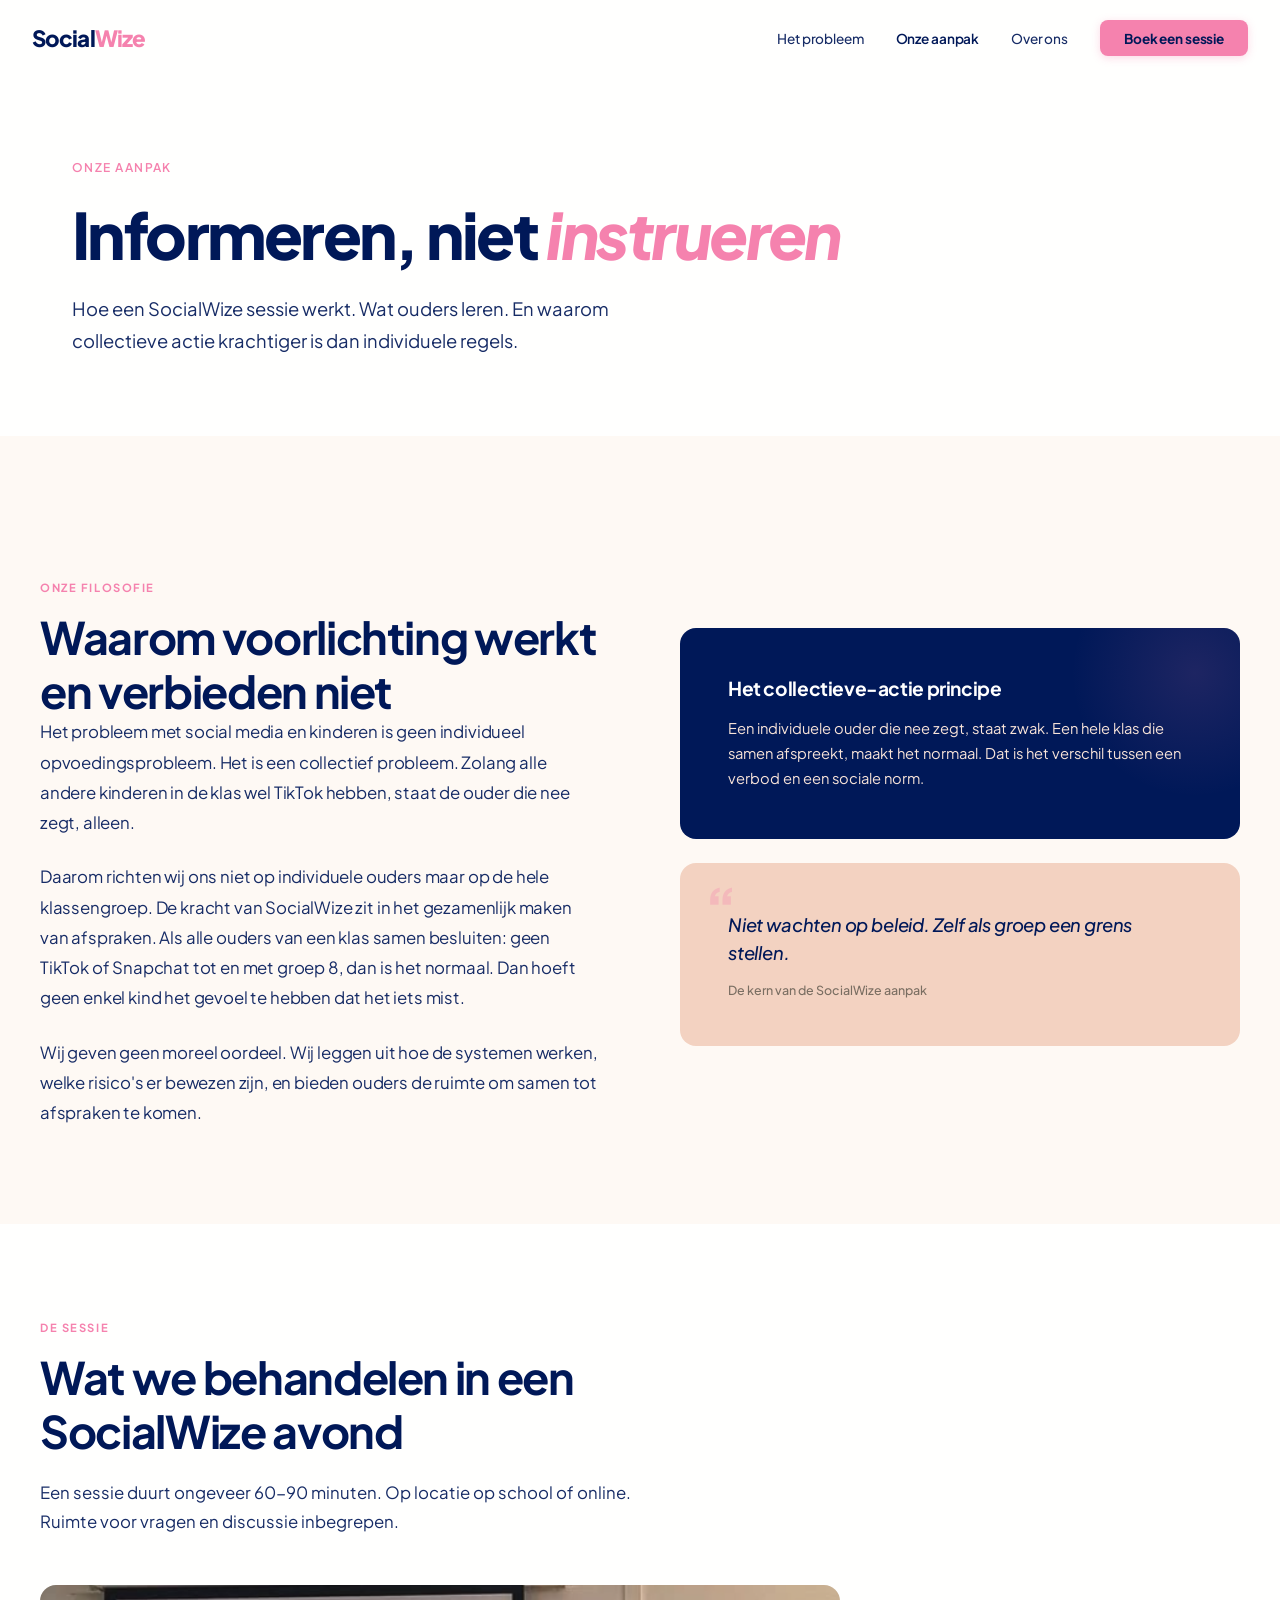
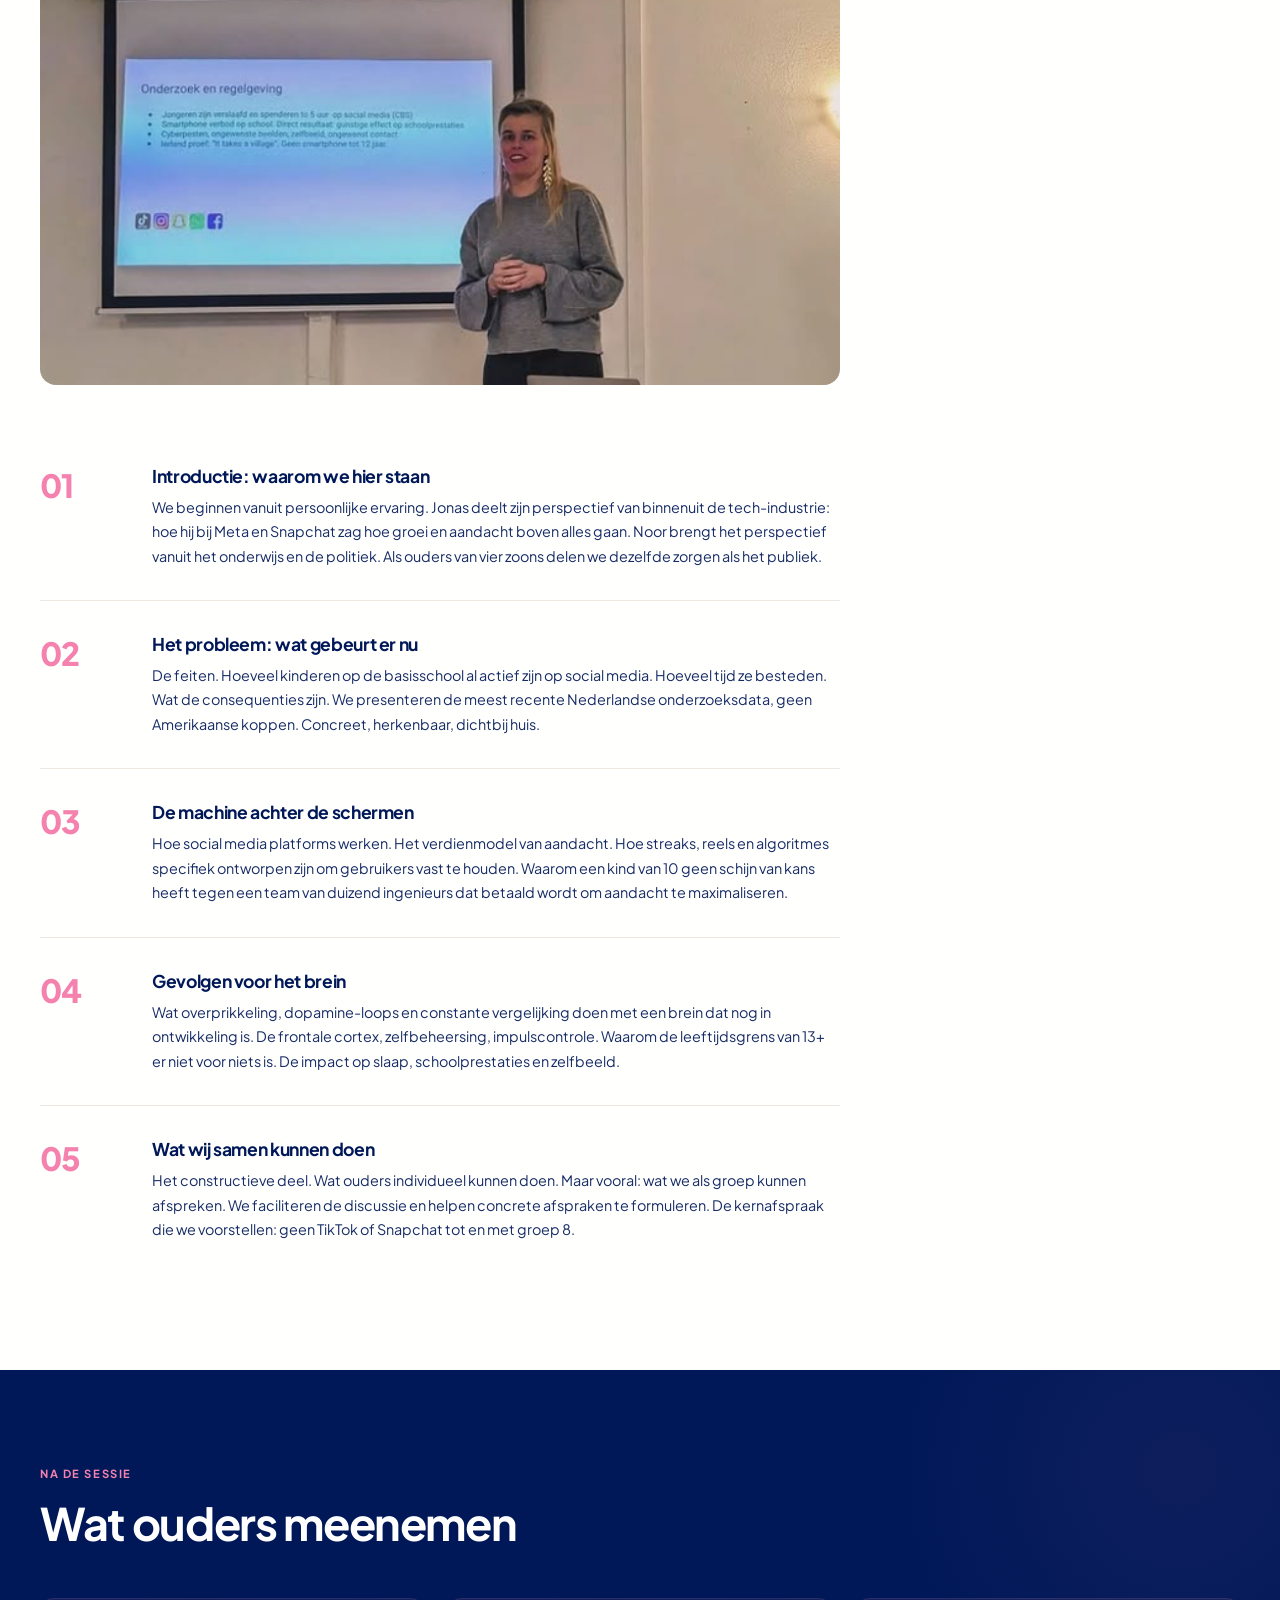
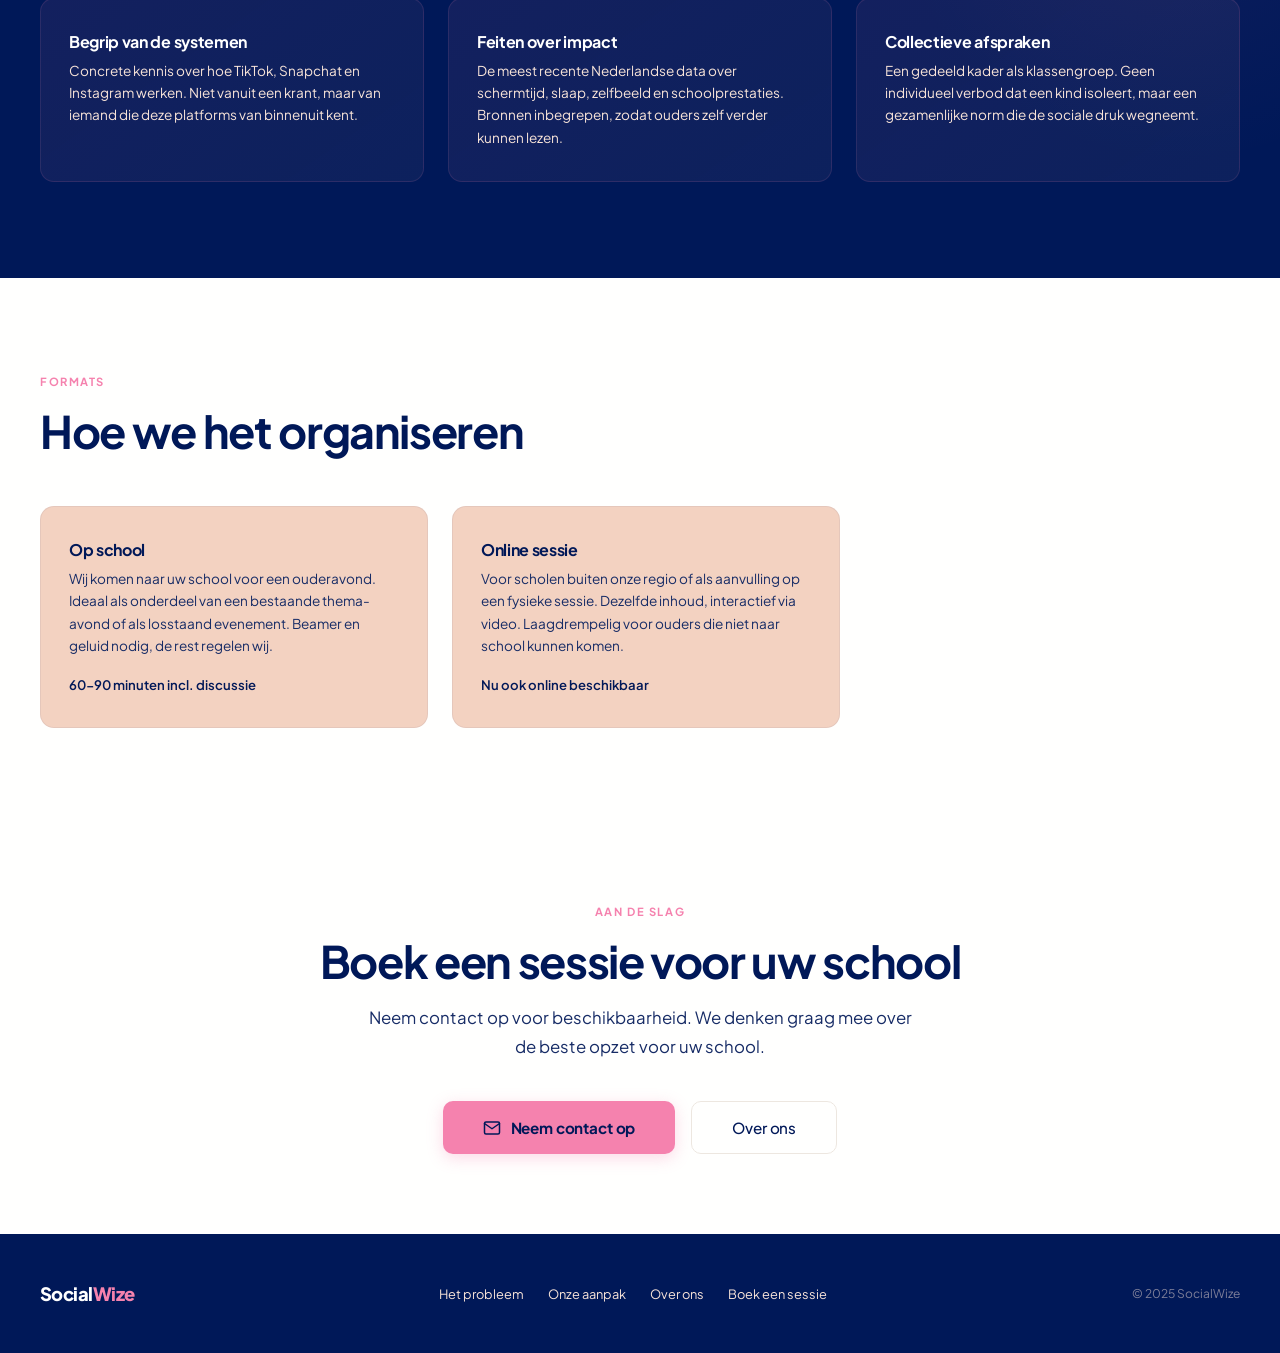
==== commit c1581667: "add session photo to aanpak page Co-Authored-By: Claude Opus 4.6 (1M context) <noreply@anthropic.com" ====
--- a/aanpak.html
+++ b/aanpak.html
@@ -50,7 +50,11 @@
     <div class="section-label section-label--dark reveal">De sessie</div>
     <h2 class="st reveal">Wat we behandelen in een SocialWize avond</h2>
     <p class="si reveal">Een sessie duurt ongeveer 60-90 minuten. Op locatie op school of online. Ruimte voor vragen en discussie inbegrepen.</p>
-    
+
+    <div class="sessie-photo reveal" style="margin-top:3rem;border-radius:16px;overflow:hidden;max-width:800px;height:400px">
+      <img src="images/sessie-presentatie.png" alt="SocialWize presentatie op een basisschool" style="width:100%;height:100%;object-fit:cover;object-position:center 20%;display:block">
+    </div>
+
     <div class="timeline" style="margin-top:3rem;max-width:800px">
       <div class="tl-item reveal">
         <div class="tl-num">01</div>
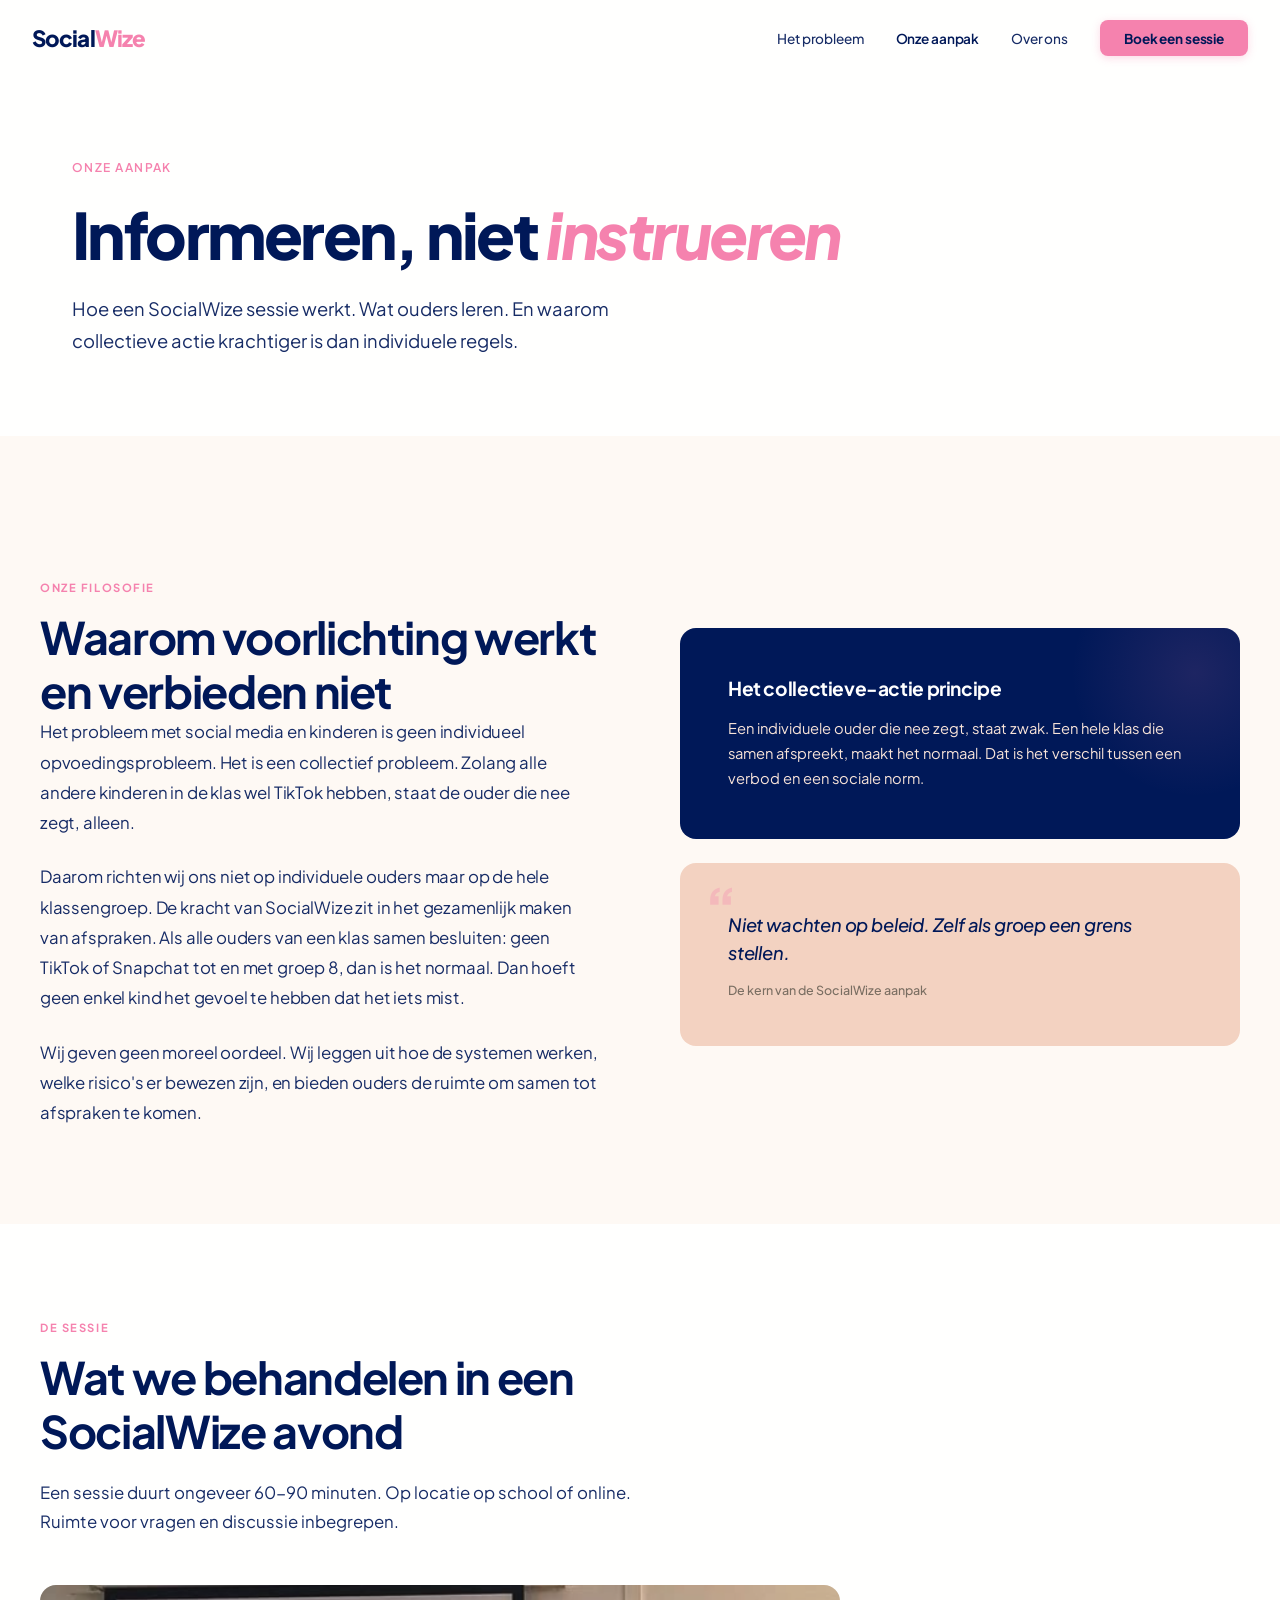
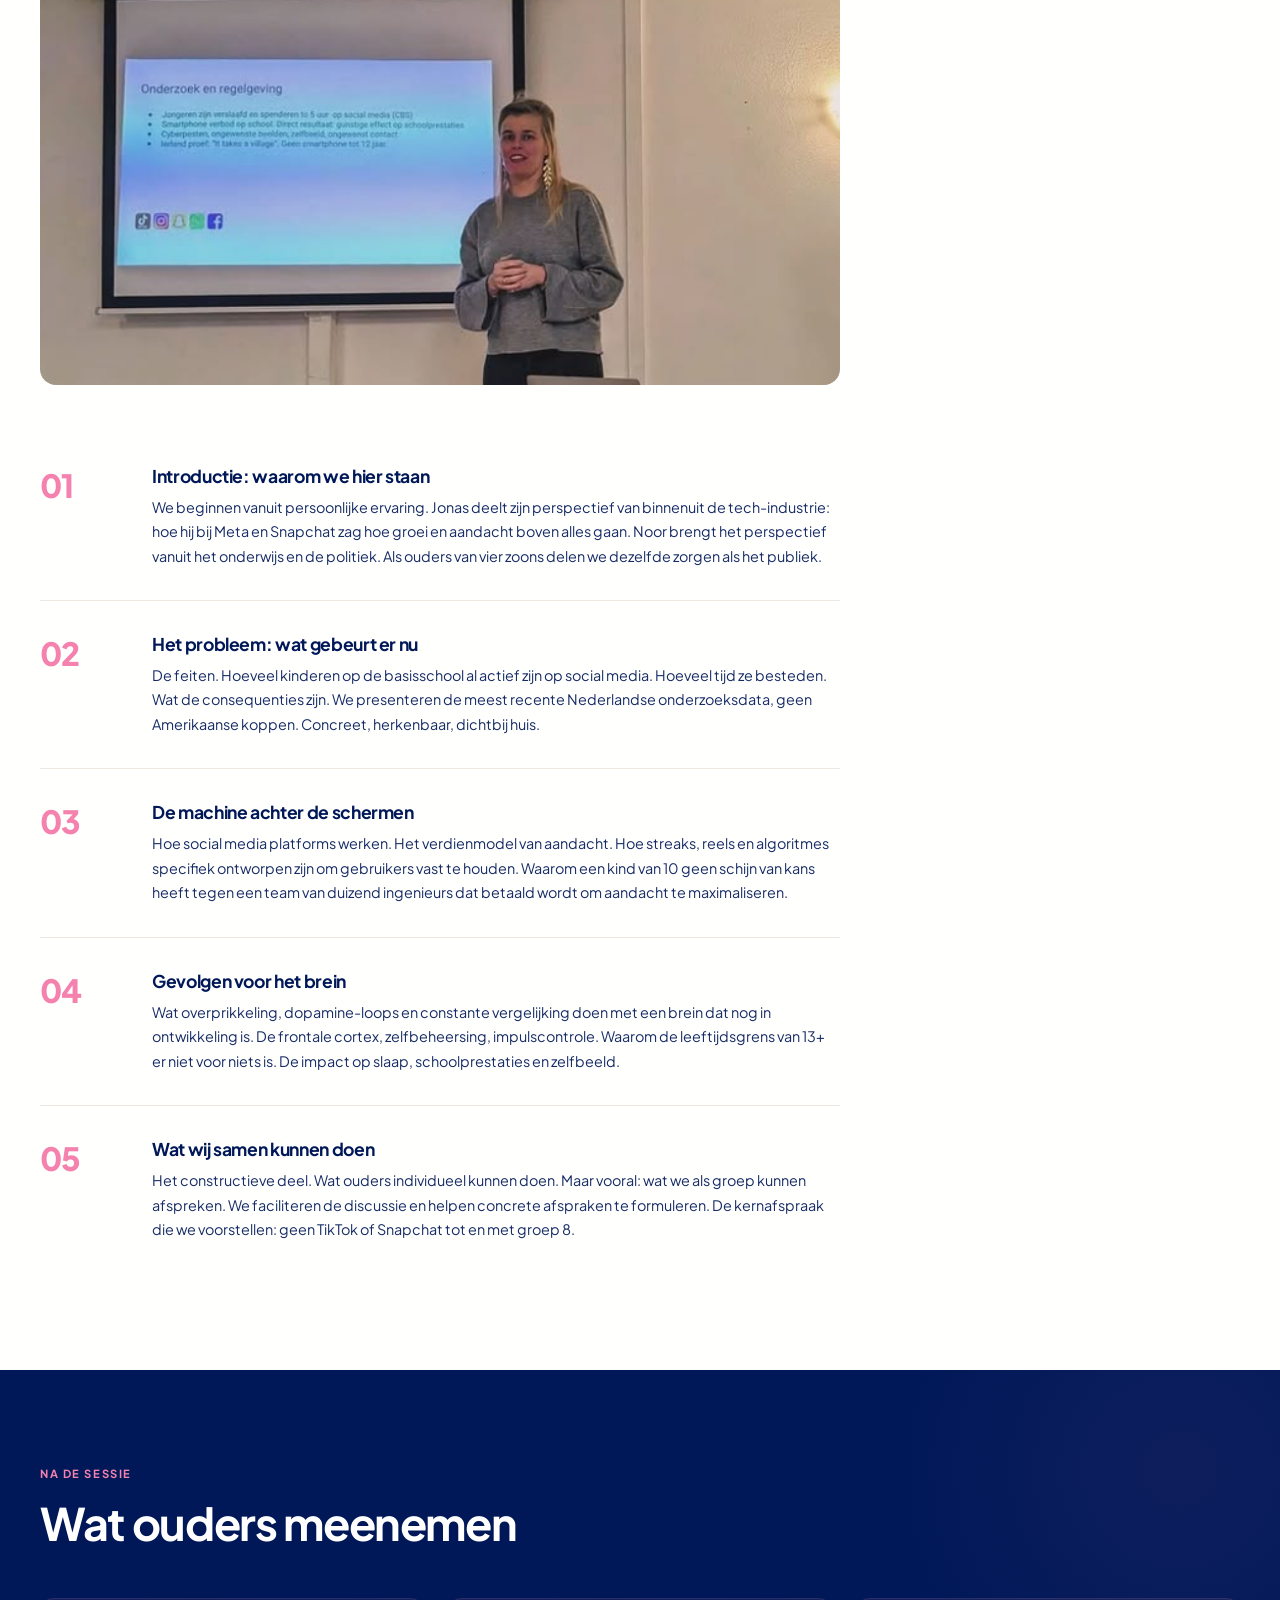
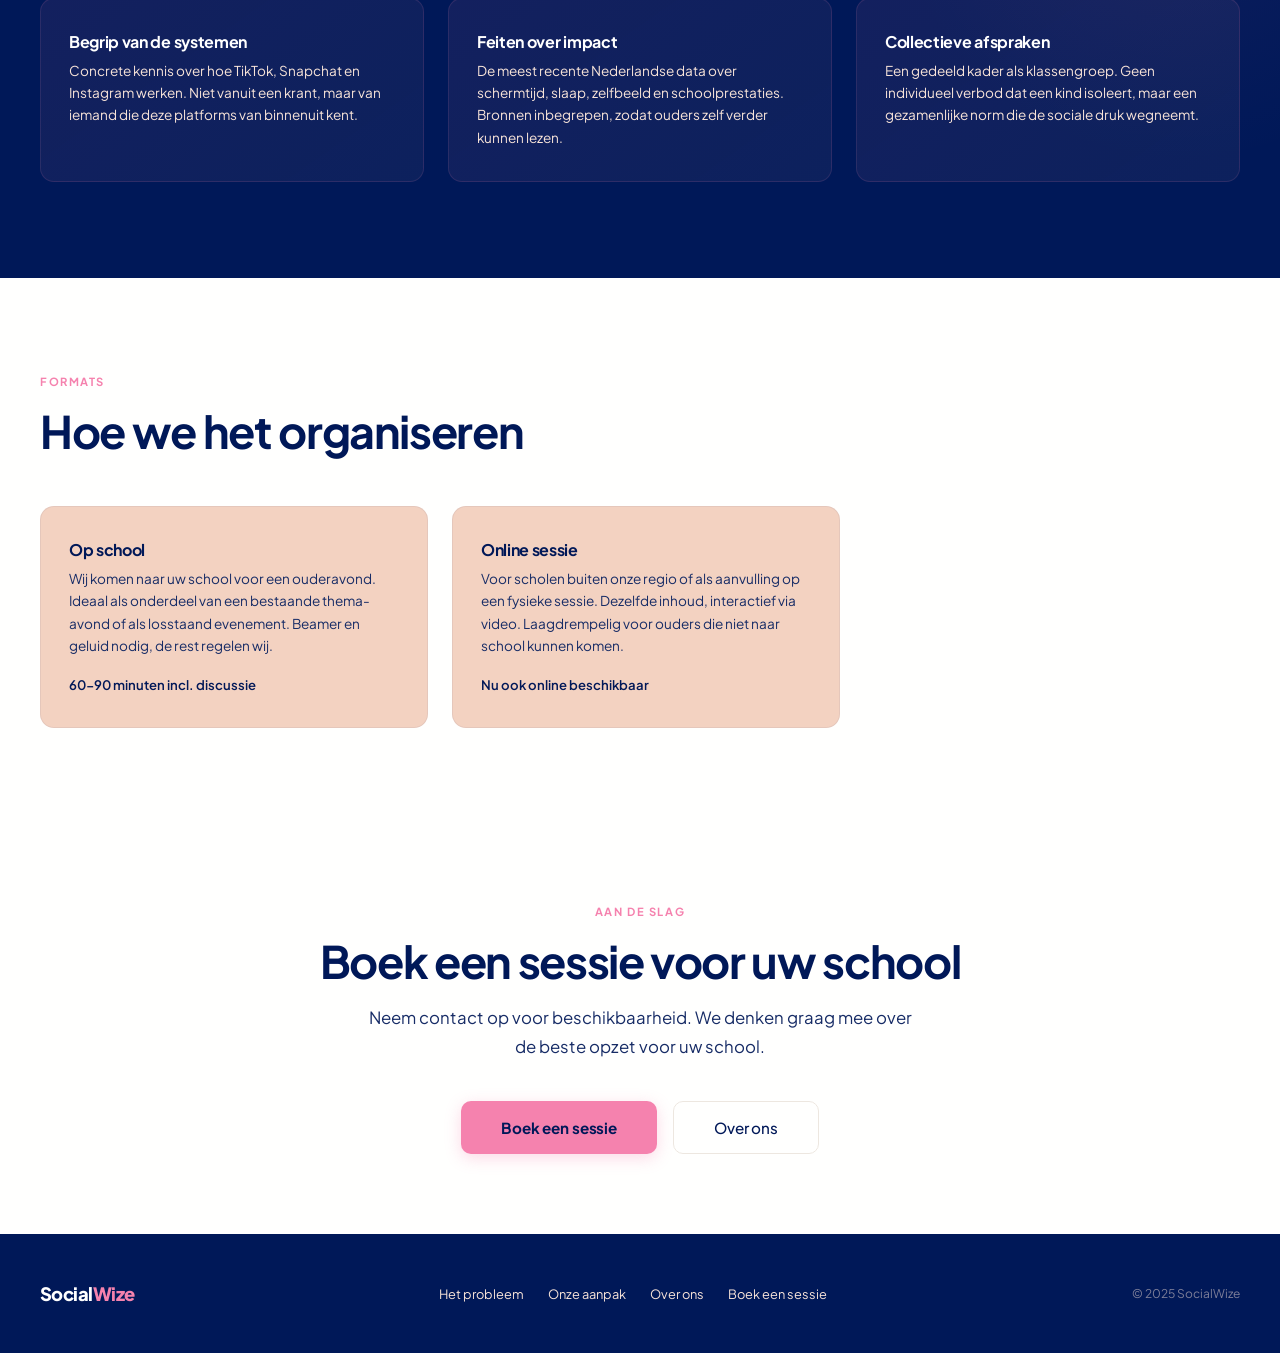
==== commit 262fb0a0: "replace all email buttons with boek een sessie links Co-Authored-By: Claude Opus 4.6 (1M context) <n" ====
--- a/aanpak.html
+++ b/aanpak.html
@@ -52,7 +52,7 @@
     <p class="si reveal">Een sessie duurt ongeveer 60-90 minuten. Op locatie op school of online. Ruimte voor vragen en discussie inbegrepen.</p>
 
     <div class="sessie-photo reveal" style="margin-top:3rem;border-radius:16px;overflow:hidden;max-width:800px;height:400px">
-      <img src="images/sessie-presentatie.png" alt="SocialWize presentatie op een basisschool" style="width:100%;height:100%;object-fit:cover;object-position:center 20%;display:block">
+      <img src="foto3.png" alt="SocialWize presentatie op een basisschool" style="width:100%;height:100%;object-fit:cover;object-position:center 20%;display:block">
     </div>
 
     <div class="timeline" style="margin-top:3rem;max-width:800px">
@@ -142,7 +142,7 @@
   <h2 class="reveal">Boek een sessie voor uw school</h2>
   <p class="reveal">Neem contact op voor beschikbaarheid. We denken graag mee over de beste opzet voor uw school.</p>
   <div class="cta-buttons reveal">
-    <a href="mailto:info@socialwize.nl" class="btn-primary"><svg width="18" height="18" viewBox="0 0 24 24" fill="none" stroke="currentColor" stroke-width="2" stroke-linecap="round" stroke-linejoin="round"><path d="M4 4h16c1.1 0 2 .9 2 2v12c0 1.1-.9 2-2 2H4c-1.1 0-2-.9-2-2V6c0-1.1.9-2 2-2z"/><polyline points="22,6 12,13 2,6"/></svg>Neem contact op</a>
+    <a href="boek.html" class="btn-primary">Boek een sessie</a>
     <a href="over-ons.html" class="btn-secondary">Over ons</a>
   </div>
 </section>
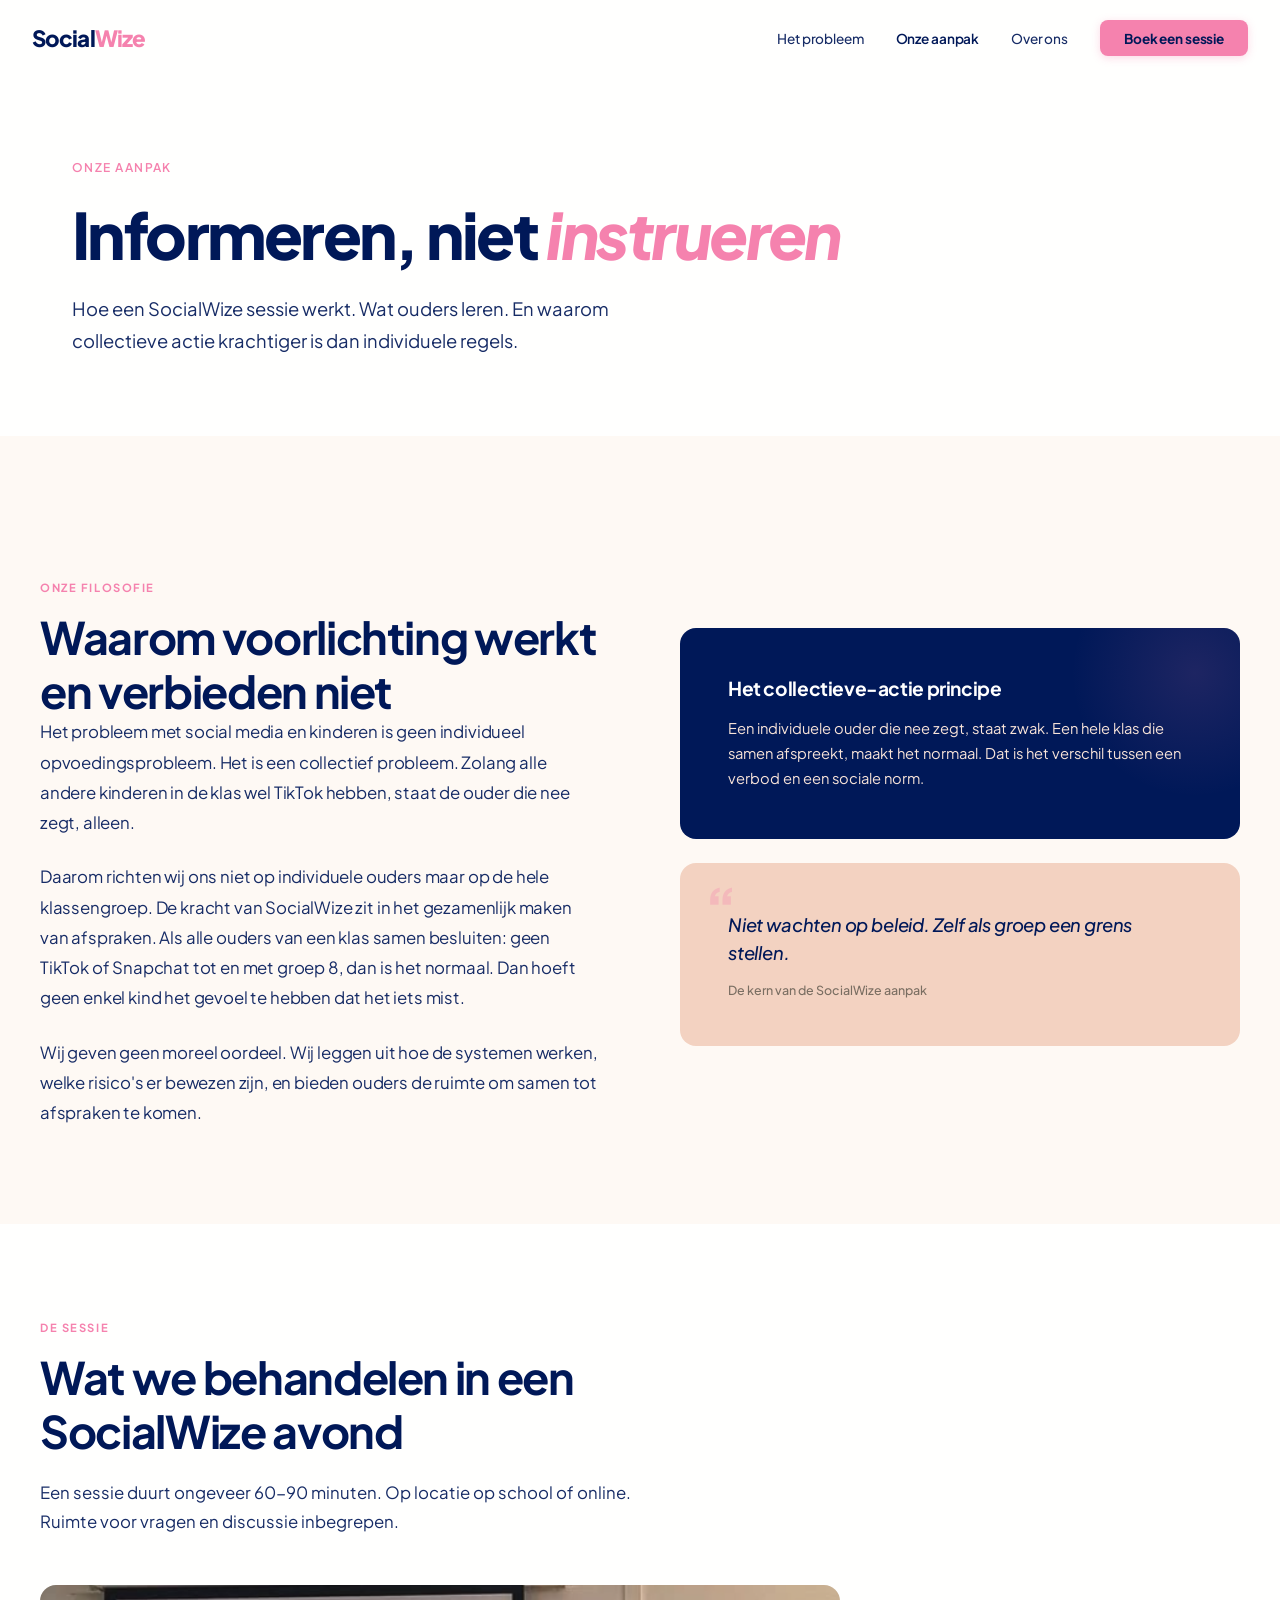
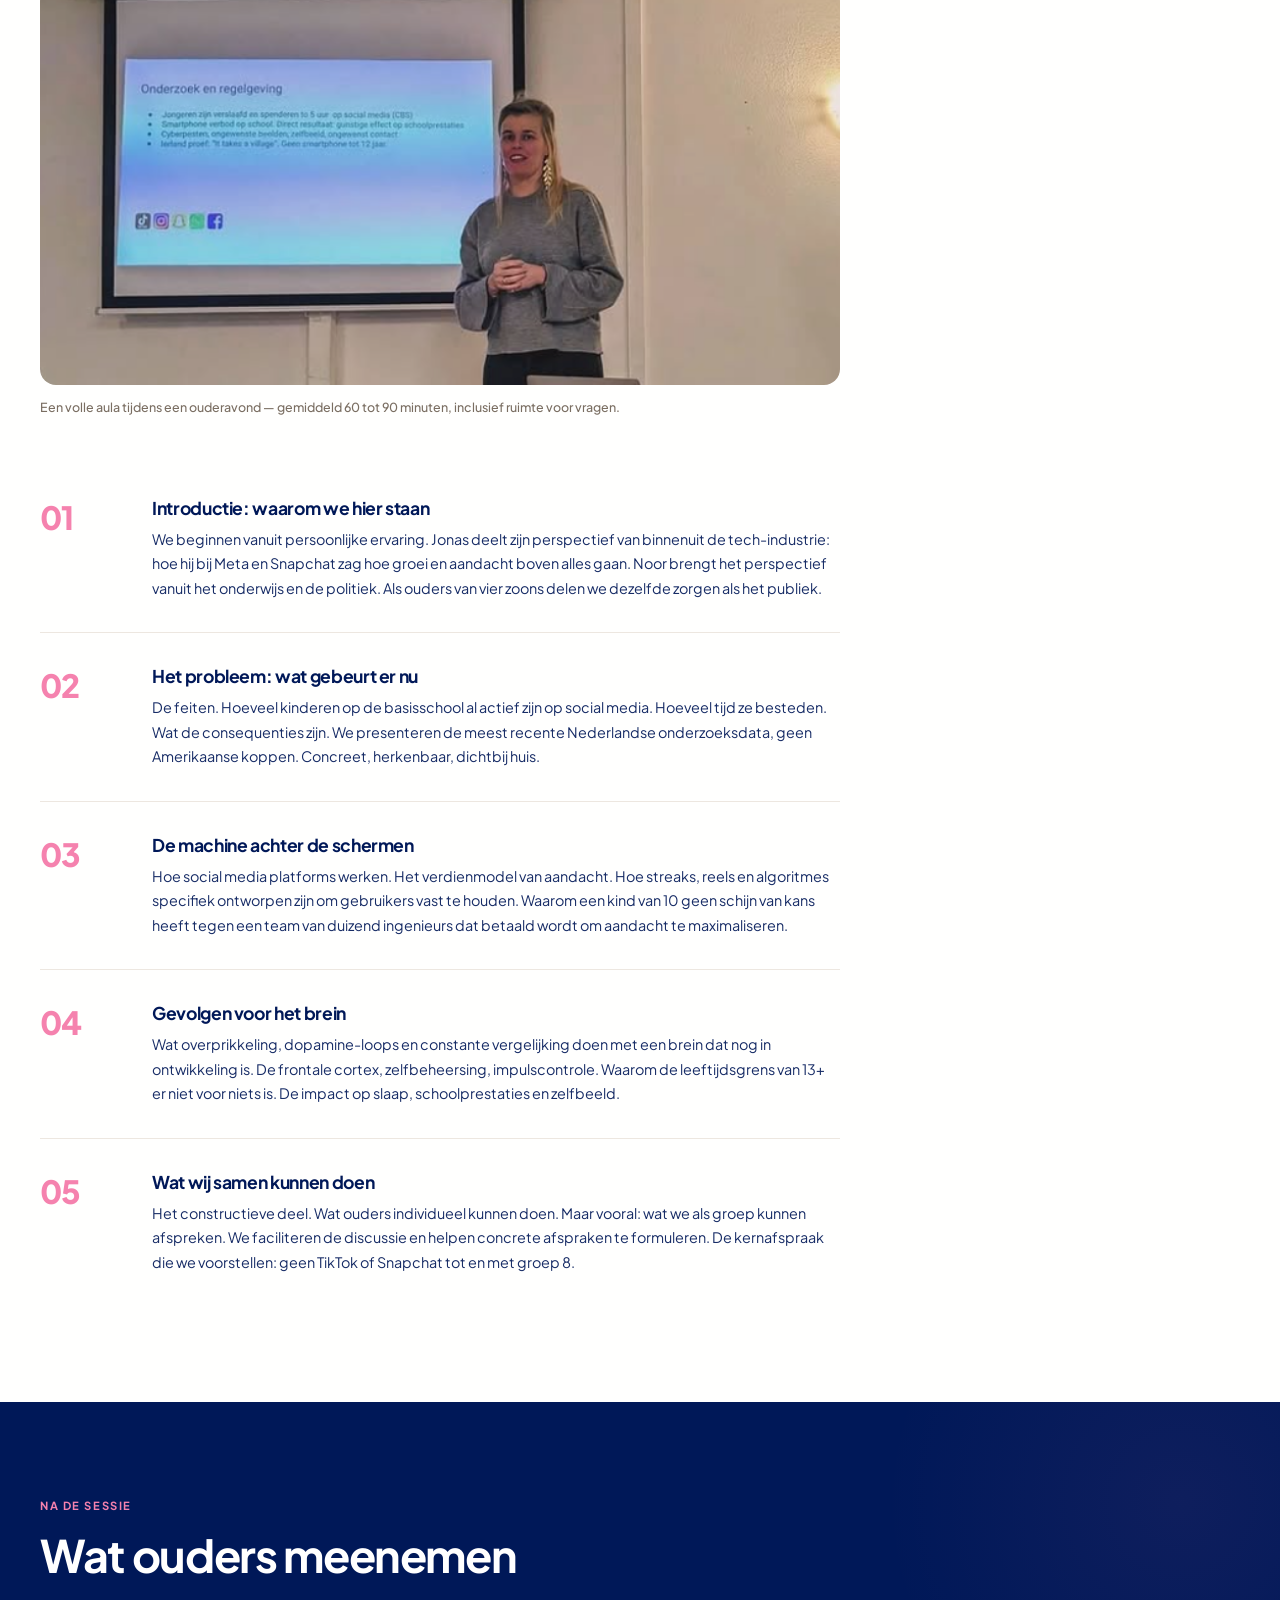
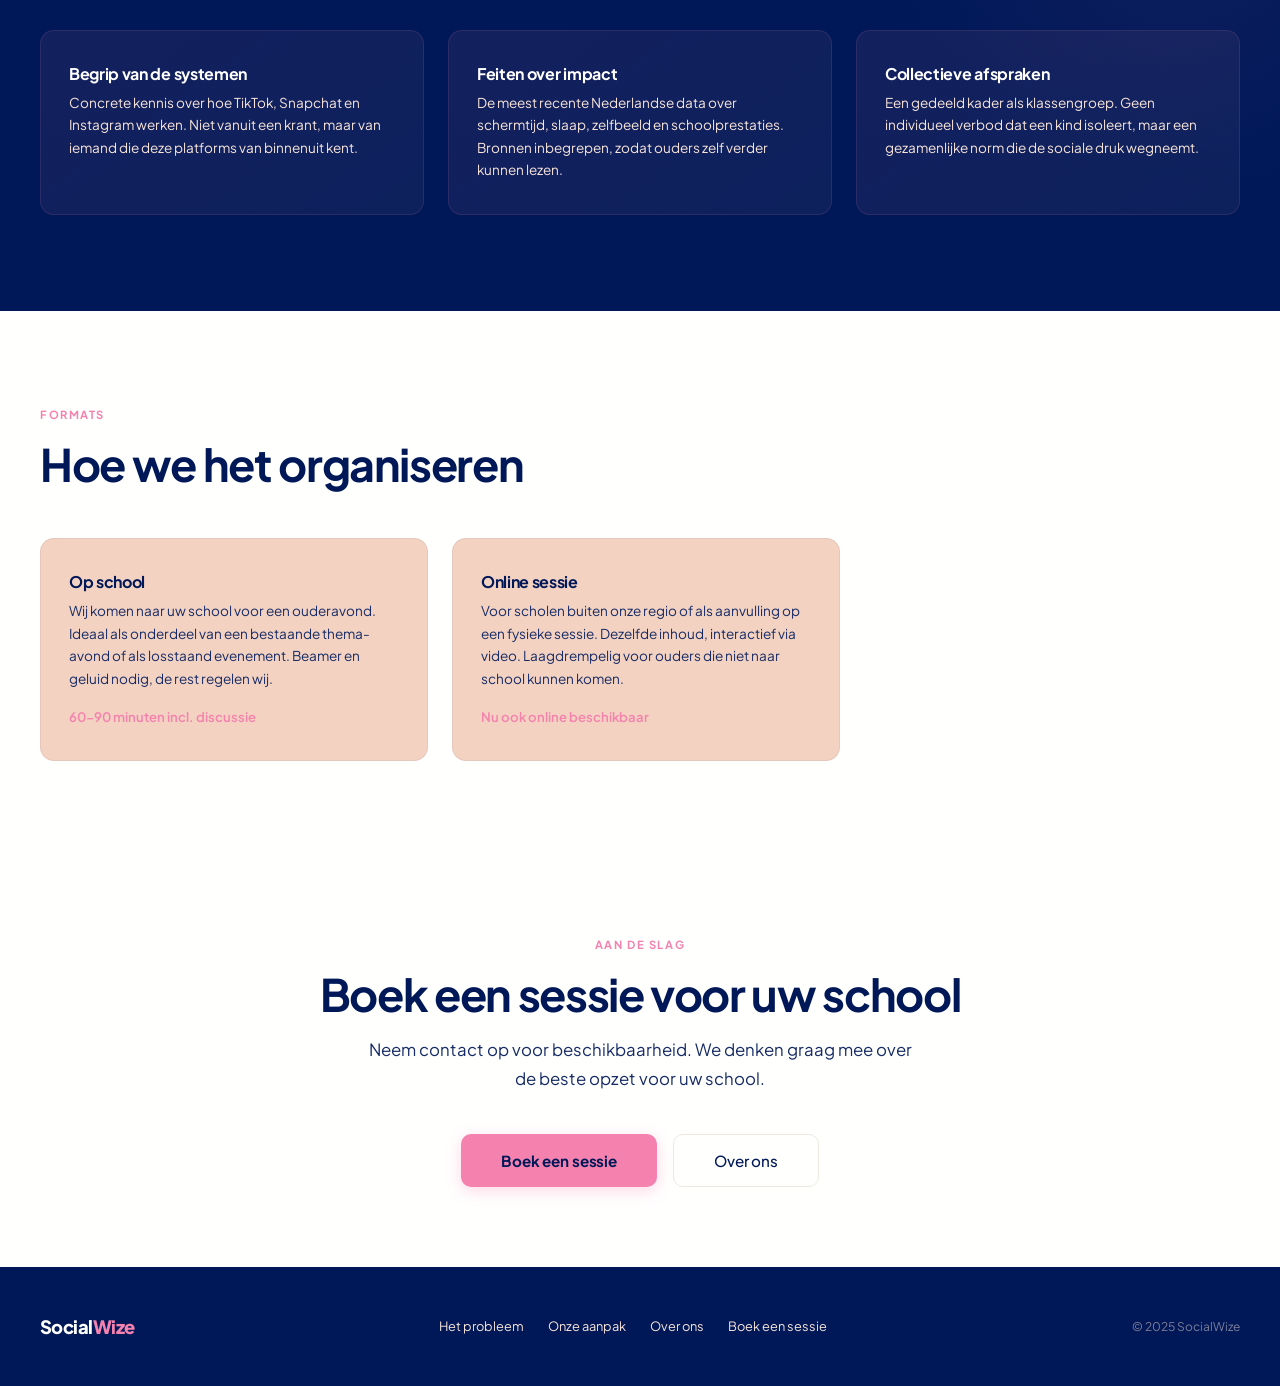
==== commit 7d8d8bad: "improve site to feel less generic: fix accent color, sources, copy, human touches - fix dead var(--b" ====
--- a/aanpak.html
+++ b/aanpak.html
@@ -1,6 +1,6 @@
 <!DOCTYPE html><html lang="nl"><head><meta charset="UTF-8"><meta name="viewport" content="width=device-width,initial-scale=1.0">
 <title>Onze aanpak — SocialWize</title>
-<link rel="stylesheet" href="style.css"></head><body>
+<link rel="icon" href="favicon.svg" type="image/svg+xml"><link rel="stylesheet" href="style.css"></head><body>
 
 <nav class="nav scrolled" id="nav">
   <a href="index.html" class="nav-logo">Social<span>Wize</span></a>
@@ -51,9 +51,12 @@
     <h2 class="st reveal">Wat we behandelen in een SocialWize avond</h2>
     <p class="si reveal">Een sessie duurt ongeveer 60-90 minuten. Op locatie op school of online. Ruimte voor vragen en discussie inbegrepen.</p>
 
-    <div class="sessie-photo reveal" style="margin-top:3rem;border-radius:16px;overflow:hidden;max-width:800px;height:400px">
-      <img src="foto3.png" alt="SocialWize presentatie op een basisschool" style="width:100%;height:100%;object-fit:cover;object-position:center 20%;display:block">
-    </div>
+    <figure class="reveal" style="margin:3rem 0 0;max-width:800px">
+      <div class="sessie-photo" style="border-radius:16px;overflow:hidden;height:400px">
+        <img src="foto3.png" alt="SocialWize presentatie op een basisschool" style="width:100%;height:100%;object-fit:cover;object-position:center 20%;display:block">
+      </div>
+      <figcaption class="photo-cap">Een volle aula tijdens een ouderavond — gemiddeld 60 tot 90 minuten, inclusief ruimte voor vragen.</figcaption>
+    </figure>
 
     <div class="timeline" style="margin-top:3rem;max-width:800px">
       <div class="tl-item reveal">
--- a/style.css
+++ b/style.css
@@ -6,6 +6,10 @@
   --pink:#f582ae;
   --pink-light:#f89bc2;
   --pink-pale:#fbc5d8;
+  /* legacy accent aliases — keep the brand on one pink so stray refs don't fall back to navy */
+  --blue:var(--pink);
+  --blue-light:var(--pink-light);
+  --blue-pale:var(--pink-pale);
   --peach:#f3d2c1;
   --peach-light:#f8e4d9;
   --cream:#fffffe;
@@ -153,6 +157,21 @@
 .footer-links a:hover{color:var(--white)}
 .footer-copy{font-size:.75rem;color:var(--peach-light);opacity:.5}
 
+/* STAT SOURCES */
+.stat-src{font-size:.68rem;line-height:1.4;color:var(--grey-400);margin-top:.85rem;font-weight:500;letter-spacing:0}
+.card--dark .stat-src{color:var(--peach-light);opacity:.55}
+.hero-stat-src{font-size:.62rem;line-height:1.35;color:var(--grey-400);margin-top:.35rem;font-weight:500;max-width:150px}
+
+/* LOGO STRIP (scholen) */
+.logo-strip{display:flex;flex-wrap:wrap;gap:2.75rem;align-items:center;justify-content:center;margin-top:2.5rem}
+.logo-strip img{height:40px;width:auto;filter:grayscale(1);opacity:.55;transition:opacity .3s,filter .3s}
+.logo-strip img:hover{filter:grayscale(0);opacity:1}
+.logo-caption{text-align:center;font-size:.72rem;letter-spacing:.14em;text-transform:uppercase;color:var(--grey-400);font-weight:700;margin-bottom:0}
+
+/* PHOTO CAPTION */
+.photo-cap{font-size:.78rem;color:var(--grey-500);margin-top:.85rem;font-weight:500;line-height:1.5}
+.photo-cap strong{color:var(--navy);font-weight:700}
+
 /* ANIMATIONS */
 @keyframes fadeUp{from{opacity:0;transform:translateY(24px)}to{opacity:1;transform:translateY(0)}}
 @keyframes scrollPulse{0%,100%{opacity:.3}50%{opacity:1}}
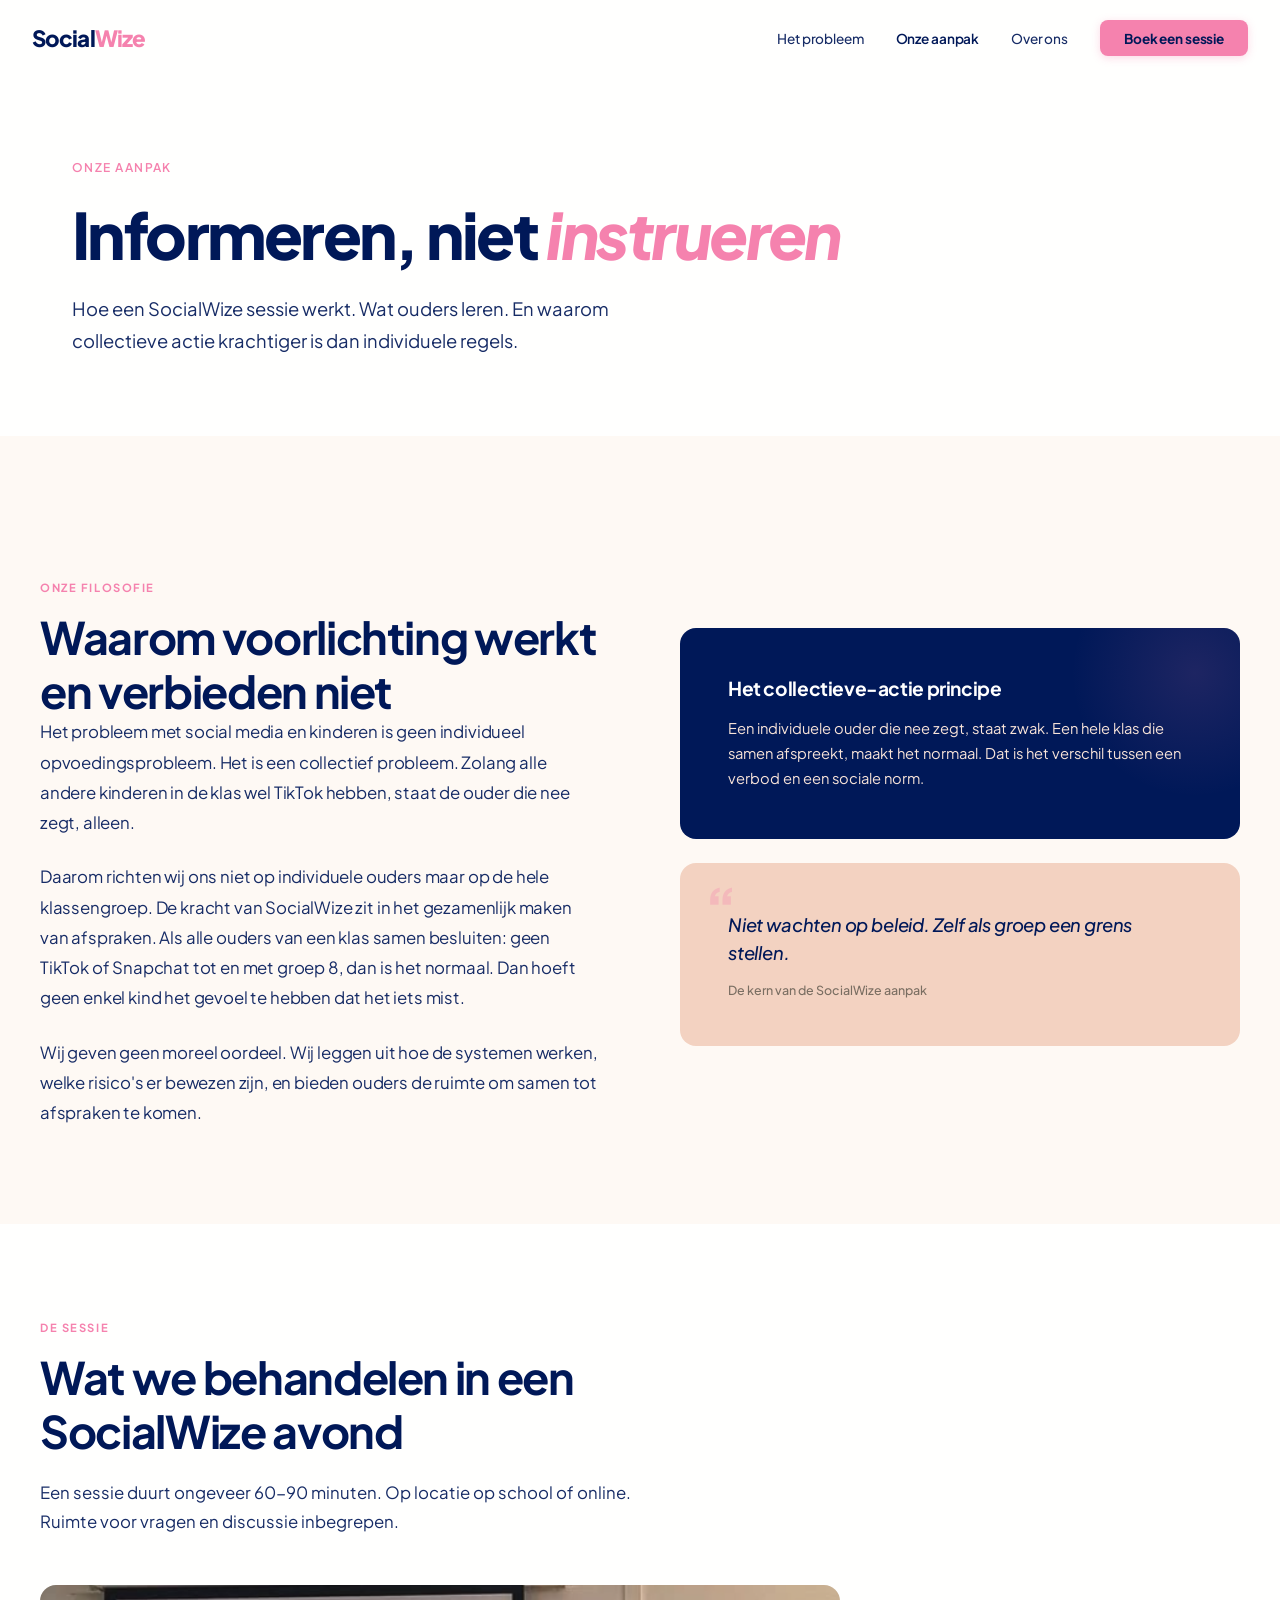
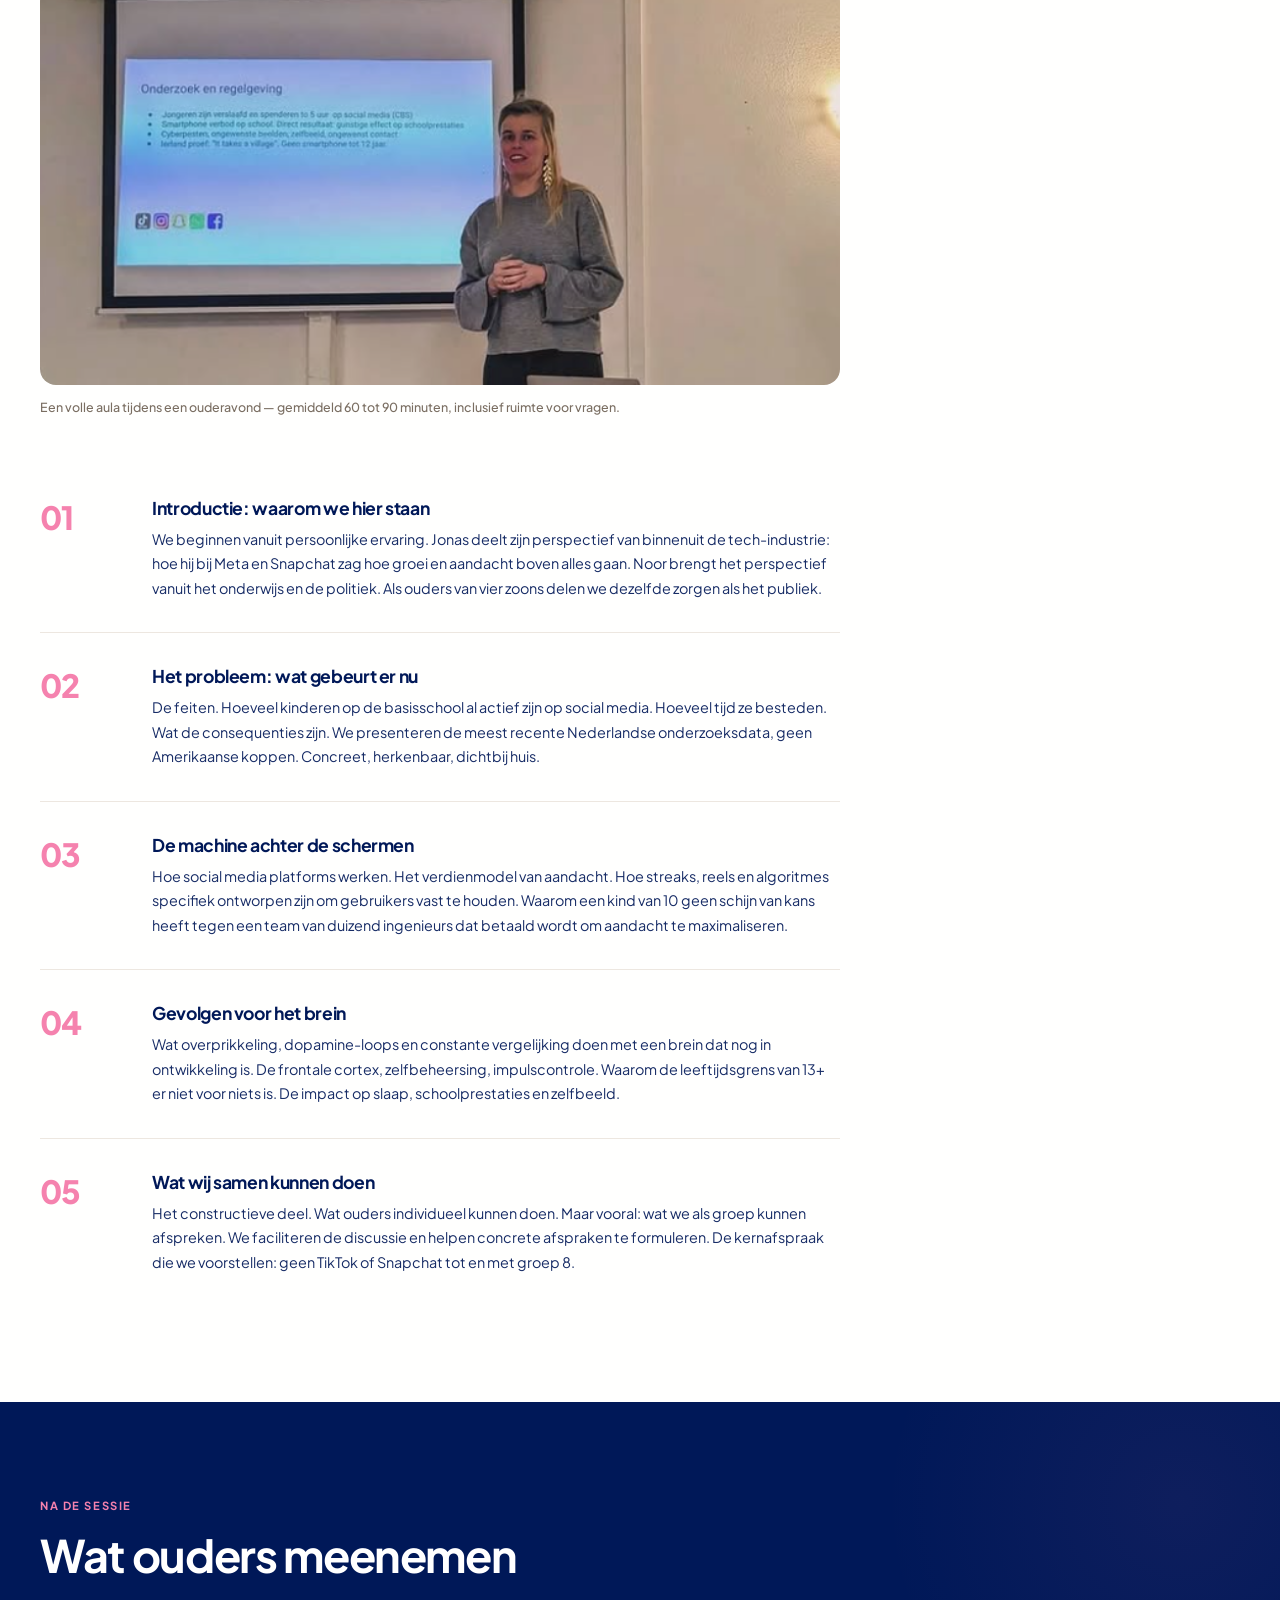
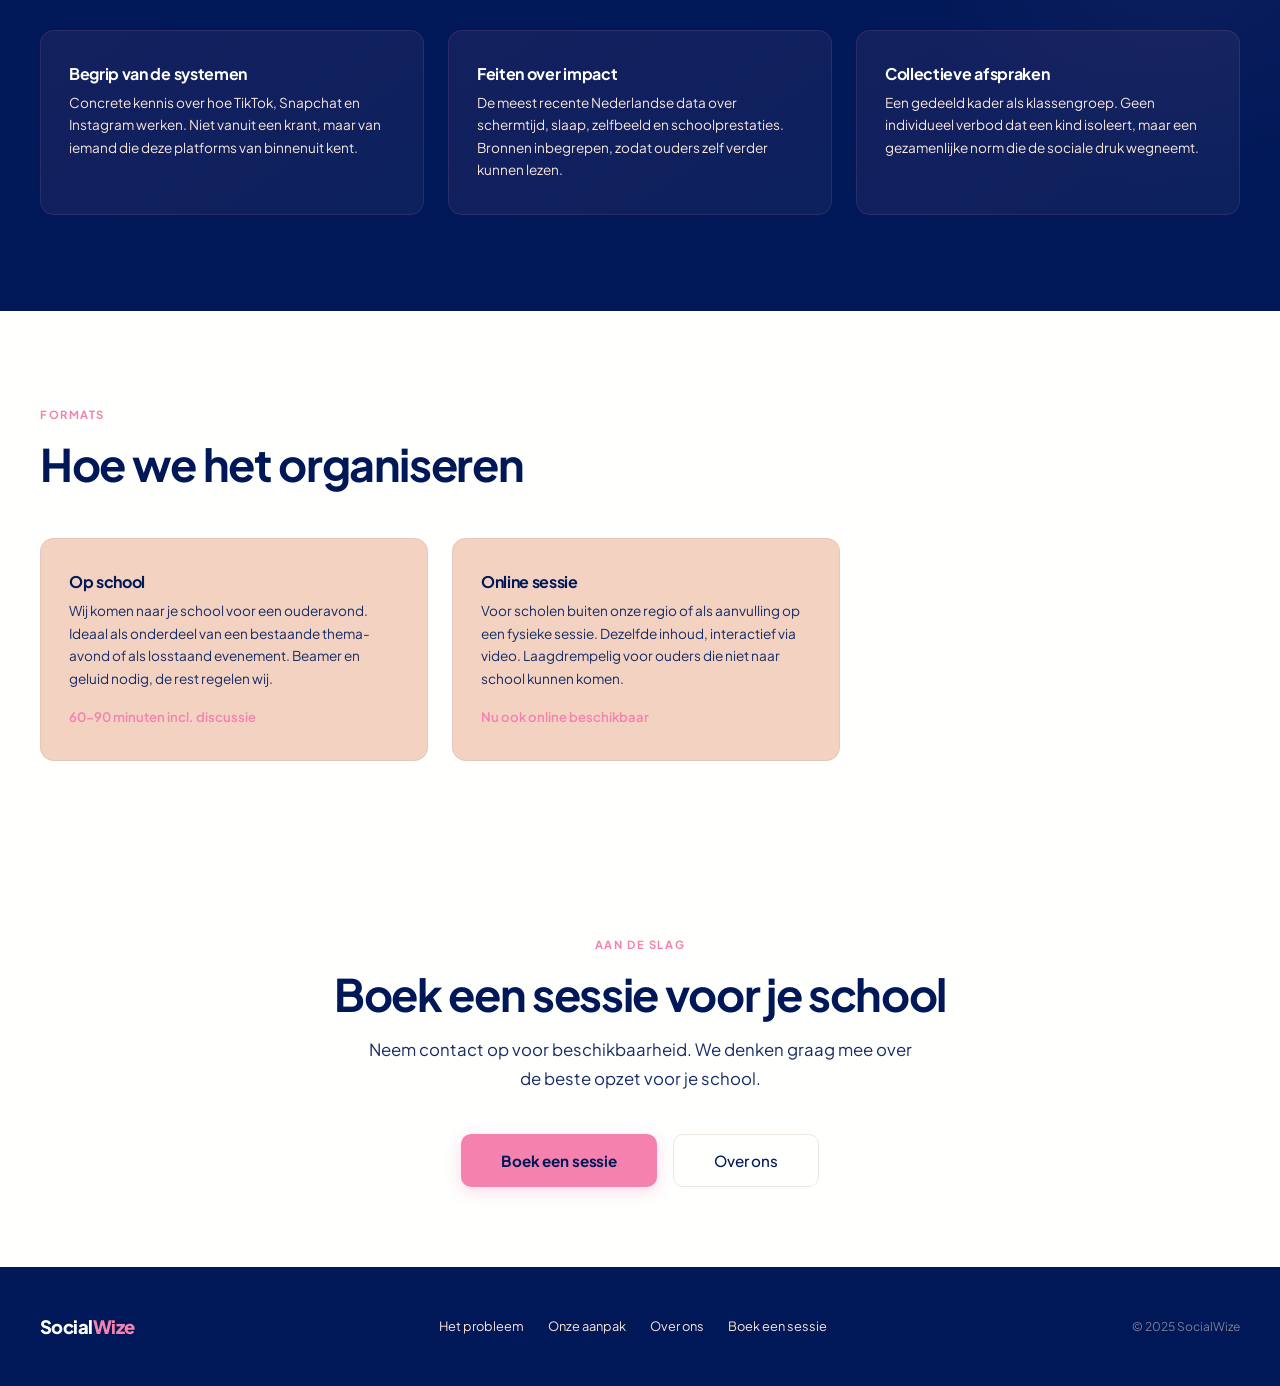
==== commit 0d3744f9: "switch site copy from formal u/uw to informal je/jouw Adjusts verb forms accordingly (u heeft -> je " ====
--- a/aanpak.html
+++ b/aanpak.html
@@ -128,7 +128,7 @@
     <div class="card-grid cg2" style="margin-top:3rem;max-width:800px">
       <div class="card reveal">
         <h3>Op school</h3>
-        <p>Wij komen naar uw school voor een ouderavond. Ideaal als onderdeel van een bestaande thema-avond of als losstaand evenement. Beamer en geluid nodig, de rest regelen wij.</p>
+        <p>Wij komen naar je school voor een ouderavond. Ideaal als onderdeel van een bestaande thema-avond of als losstaand evenement. Beamer en geluid nodig, de rest regelen wij.</p>
         <p style="margin-top:1rem;font-size:.82rem;color:var(--blue);font-weight:600">60-90 minuten incl. discussie</p>
       </div>
       <div class="card reveal">
@@ -142,8 +142,8 @@
 
 <section class="cta-section">
   <div class="section-label section-label--dark reveal">Aan de slag</div>
-  <h2 class="reveal">Boek een sessie voor uw school</h2>
-  <p class="reveal">Neem contact op voor beschikbaarheid. We denken graag mee over de beste opzet voor uw school.</p>
+  <h2 class="reveal">Boek een sessie voor je school</h2>
+  <p class="reveal">Neem contact op voor beschikbaarheid. We denken graag mee over de beste opzet voor je school.</p>
   <div class="cta-buttons reveal">
     <a href="boek.html" class="btn-primary">Boek een sessie</a>
     <a href="over-ons.html" class="btn-secondary">Over ons</a>
